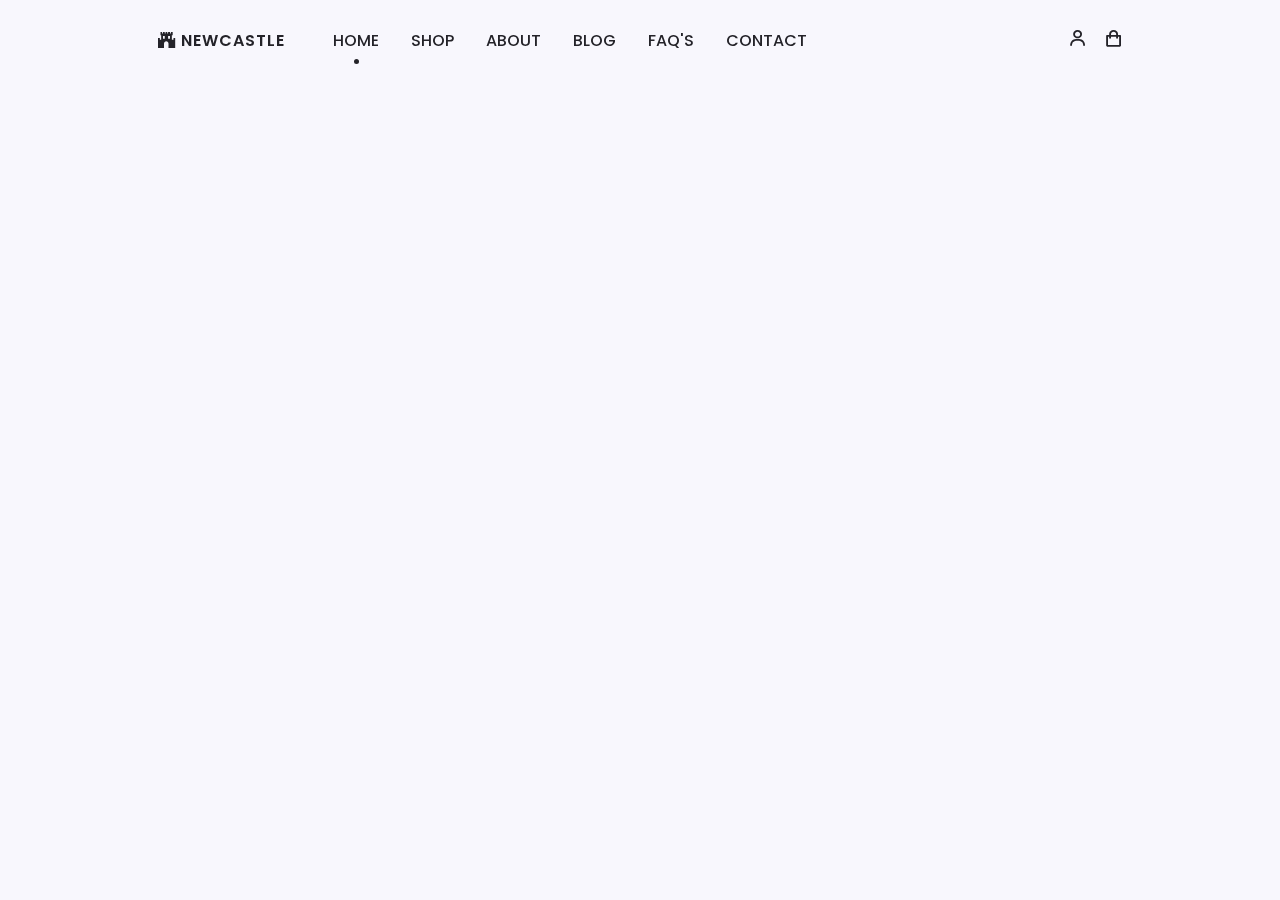
==== index.html @ b9985cc6 "login and cart sidebar" ====
<!DOCTYPE html>
<html lang="en">
  <head>
    <meta charset="UTF-8" />
    <meta http-equiv="X-UA-Compatible" content="IE=edge" />
    <meta name="viewport" content="width=device-width, initial-scale=1.0" />

    <!--=============== BOXICONS ===============-->
    <link
      rel="stylesheet"
      href="https://cdn.jsdelivr.net/npm/boxicons@latest/css/boxicons.min.css"
    />

    <!--=============== SWIPER CSS ===============-->
    <link rel="stylesheet" href="assets/css/swiper-bundle.min.css" />

    <!--=============== CSS ===============-->
    <link rel="stylesheet" href="assets/css/style.css" />
    <link rel="stylesheet" href="assets/css/colors/color-1.css" />

    <title>Newcastle - Fashion Store</title>
  </head>
  <body>
    <!--=============== HEADER ===============-->

    <header class="header" id="header">
      <nav class="nav container">
        <a href="index.html" class="nav__logo">
          <i class="bx bxs-castle nav__logo-icon"></i> NEWCASTLE
        </a>

        <div class="nav__menu" id="nav-menu">
          <ul class="nav__list">
            <li class="nav__item">
              <a href="index.html" class="nav__link active-link">Home</a>
            </li>

            <li class="nav__item">
              <a href="shop.html" class="nav__link">Shop</a>
            </li>

            <li class="nav__item">
              <a href="about.html" class="nav__link">About</a>
            </li>

            <li class="nav__item">
              <a href="blog.html" class="nav__link">Blog</a>
            </li>

            <li class="nav__item">
              <a href="faq.html" class="nav__link">Faq's</a>
            </li>

            <li class="nav__item">
              <a href="contact.html" class="nav__link">Contact</a>
            </li>
          </ul>

          <div class="nav__close" id="nav-close">
            <i class="bx bx-x"></i>
          </div>
        </div>

        <div class="nav__btns">
          <div class="login__toggle" id="login-button">
            <i class="bx bx-user"></i>
          </div>

          <div class="nav__shop" id="cart-shop">
            <i class="bx bx-shopping-bag"></i>
          </div>

          <div class="nav__toggle" id="nav-toggle">
            <i class="bx bx-grid-alt"></i>
          </div>
        </div>
      </nav>
    </header>
    <header class="header" id="header"></header>

    <!--=============== CART ===============-->
    <div class="cart" id="cart">
      <div class="cart" id="cart">
        <i class="bx bx-x cart__close" id="cart-close"></i>

        <h2 class="cart__title-center">My Cart</h2>

        <div class="cart__container">
          <article class="cart__card">
            <div class="cart__box">
              <img src="assets/img/cart-1.png" alt="" class="cart__img" />
            </div>

            <div class="cart__details">
              <h3 class="cart__title">Snow Jacket</h3>
              <span class="cart__price">$25</span>

              <div class="cart__amount">
                <div class="cart__amount-content">
                  <span class="cart__amount-box">
                    <i class="bx bx-minus"></i>
                  </span>

                  <span class="cart__amount-number">1</span>

                  <span class="cart__amount-box">
                    <i class="bx bx-plus"></i>
                  </span>
                </div>

                <i class="bx bx-trash-alt cart__amount-trash"></i>
              </div>
            </div>
          </article>

          <article class="cart__card">
            <div class="cart__box">
              <img src="assets/img/cart-2.png" alt="" class="cart__img" />
            </div>

            <div class="cart__details">
              <h3 class="cart__title">Hoodie</h3>
              <span class="cart__price">$22</span>

              <div class="cart__amount">
                <div class="cart__amount-content">
                  <span class="cart__amount-box">
                    <i class="bx bx-minus"></i>
                  </span>

                  <span class="cart__amount-number">1</span>

                  <span class="cart__amount-box">
                    <i class="bx bx-plus"></i>
                  </span>
                </div>

                <i class="bx bx-trash-alt cart__amount-trash"></i>
              </div>
            </div>
          </article>

          <article class="cart__card">
            <div class="cart__box">
              <img src="assets/img/cart-3.png" alt="" class="cart__img" />
            </div>

            <div class="cart__details">
              <h3 class="cart__title">Cartoon</h3>
              <span class="cart__price">$10</span>

              <div class="cart__amount">
                <div class="cart__amount-content">
                  <span class="cart__amount-box">
                    <i class="bx bx-minus"></i>
                  </span>

                  <span class="cart__amount-number">1</span>

                  <span class="cart__amount-box">
                    <i class="bx bx-plus"></i>
                  </span>
                </div>

                <i class="bx bx-trash-alt cart__amount-trash"></i>
              </div>
            </div>
          </article>
        </div>

        <div class="cart__prices">
          <span class="cart__prices-item">3 item</span>
          <span class="cart__prices-total">$38</span>
        </div>
      </div>
    </div>

    <!--=============== LOGIN ===============-->
    <div class="login" id="login">
      <div class="login" id="login">
        <i class="bx bx-x login__close" id="login-close"></i>

        <h2 class="login__title-center">Login</h2>

        <form action="" class="login__form grid">
          <div class="login__content">
            <label for="" class="login__label">Email</label>
            <input type="email" class="login__input" />
          </div>

          <div class="login__content">
            <label for="" class="login__label">Password</label>
            <input type="password" class="login__input" />
          </div>

          <div>
            <a href="#" class="button">Sign in</a>
          </div>

          <div>
            <p class="signup">
              Not a member? <a href="registration.html">Sign up now</a>
            </p>
          </div>
        </form>
      </div>
    </div>

    <!--=============== MAIN ===============-->
    <main class="main">
      <!--=============== HOME ===============-->
      <section class="home container"></section>

      <!--=============== DISCOUNT ===============-->
      <section class="discount section"></section>

      <!--=============== NEW ARRIVALS ===============-->
      <section class="new section"></section>

      <!--=============== STEPS ===============-->
      <section class="steps section container"></section>

      <!--=============== NEWSLETTER ===============-->
      <section class="newsletter section"></section>
    </main>

    <!--=============== FOOTER ===============-->
    <footer class="footer section"></footer>

    <!--=============== SCROLL UP ===============-->

    <!--=============== STYLE SWITCHER ===============-->

    <!--=============== SWIPER JS ===============-->
    <script src="assets/js/swiper-bundle.min.js"></script>

    <!--=============== JS ===============-->
    <script src="assets/js/main.js"></script>
  </body>
</html>
---- assets/css/style.css ----
/*=============== GOOGLE FONTS ===============*/
@import url("https://fonts.googleapis.com/css2?family=Poppins:wght@400;500;600;900&display=swap");

/*=============== VARIABLES CSS ===============*/
:root {
  --header-height: 3.5rem;

  /*========== Colors ==========*/
  --title-color: hsl(250, 8%, 15%);
  --text-color: hsl(250, 8%, 35%);
  --body-color: hsl(250, 60%, 98%);
  --container-color: #fff;
  --shadow: hsla(0, 0%, 15%, 0.1);
  --scroll-bar-color: hsl(250, 12%, 90%);
  --scroll-thumb-color: hsl(250, 12%, 80%);

  /*========== Font and typography ==========*/
  --body-font: "Poppins", sans-serif;
  --biggest-font-size: 4rem;
  --h1-font-size: 2.25rem;
  --h2-font-size: 1.5rem;
  --h3-font-size: 1.25rem;
  --normal-font-size: 1rem;
  --small-font-size: 0.875rem;
  --smaller-font-size: 0.813rem;

  /*========== Font weight ==========*/
  --font-medium: 500;
  --font-bold: 600;

  /*========== Margenes Bottom ==========*/
  --mb-0-5: 0.5rem;
  --mb-0-75: 0.75rem;
  --mb-1: 1rem;
  --mb-1-5: 1.5rem;
  --mb-2: 2rem;
  --mb-2-5: 2.5rem;
  --mb-3: 3rem;

  /*========== z index ==========*/
  --z-tooltip: 10;
  --z-fixed: 100;
}

/* Responsive typography */
@media screen and (max-width: 992px) {
  :root {
    --biggest-font-size: 2rem;
    --h1-font-size: 1.5rem;
    --h2-font-size: 1.25rem;
    --h3-font-size: 1rem;
    --normal-font-size: 0.938rem;
    --small-font-size: 0.813rem;
    --smaller-font-size: 0.75rem;
  }
}

/*=============== BASE ===============*/
* {
  box-sizing: border-box;
  margin: 0;
  padding: 0;
}

html {
  scroll-behavior: smooth;
}

body,
button,
input {
  font-family: var(--body-font);
  font-size: var(--normal-font-size);
}

body {
  background-color: var(--body-color);
  color: var(--text-color);
}

h1,
h2,
h3,
h4 {
  color: var(--title-color);
  font-weight: var(--font-medium);
}

ul {
  list-style: none;
}

a {
  text-decoration: none;
}

img {
  max-width: 100%;
  height: auto;
}

button {
  cursor: pointer;
}

button,
input {
  border: none;
  outline: none;
}

/*=============== REUSABLE CSS CLASSES ===============*/
.section {
  padding: 7rem 0 2rem;
}

.section__title,
.breadcrumb__title {
  font-size: var(--h1-font-size);
}

.section__title,
.breadcrumb__subtitle {
  margin-bottom: var(--mb-3);
}

.section__title,
.breadcrumb__title,
.breadcrumb__subtitle {
  text-align: center;
}

/*=============== LAYOUT ===============*/
.container {
  max-width: 968px;
  margin-left: auto;
  margin-right: auto;
}

.grid {
  display: grid;
}

/*=============== HEADER SECTION ===============*/
.header {
  width: 100%;
  background: transparent;
  position: fixed;
  top: 0;
  left: 0;
  z-index: var(--z-fixed);
}

/*=============== NAV ===============*/
.nav {
  height: calc(var(--header-height) + 1.5rem);
  display: flex;
  justify-content: space-between;
  align-items: center;
  column-gap: 3rem;
}

.nav__close,
.login__toggle,
.nav__logo,
.nav__toggle,
.nav__shop {
  color: var(--title-color);
}

.nav__logo {
  text-transform: uppercase;
  font-weight: var(--font-bold);
  letter-spacing: 1px;
  display: inline-flex;
  align-items: center;
  column-gap: 0.25rem;
}

.nav__logo-icon {
  font-size: 1.25rem;
}

.nav__btns {
  display: flex;
  align-items: center;
  column-gap: 1rem;
  margin-left: auto;
}

.nav__toggle,
.login__toggle,
.nav__shop {
  font-size: 1.25rem;
  cursor: pointer;
}

.nav__list {
  display: flex;
  align-items: center;
  column-gap: 2rem;
}

.nav__link {
  color: var(--title-color);
  font-weight: var(--font-medium);
  font-size: var(--normal-font-size);
  transition: 0.3s;
  text-transform: uppercase;
}

.nav__link:hover {
  color: var(--first-color);
}

.nav__close {
  font-size: 2rem;
  position: absolute;
  top: 0.9rem;
  right: 1.25rem;
  cursor: pointer;
}

.nav__close,
.nav__toggle {
  display: none;
}

/* Change background header */

/* Active link */

.active-link {
  position: relative;
}

.active-link::before {
  content: "";
  position: absolute;
  bottom: -0.75rem;
  left: 45%;
  width: 5px;
  height: 5px;
  background: var(--title-color);
  border-radius: 50%;
}

/*=============== MAIN ===============*/
/*========== HOME SECTION ==========*/

/* Swiper Class */

/*=============== BUTTONS ===============*/
.button {
  display: inline-block;
  background: var(--first-color);
  color: #fff;
  padding: 1rem 1.75rem;
  border-radius: 0.5rem;
  font-weight: var(--font-medium);
  transition: 0.3s;
}

.button:hover {
  background: var(--first-color-alt);
}

/*========== DISCOUNT SECTION ==========*/

/*========== NEW ARRIVALS SECTION ==========*/

/*========== STEPS SECTION ==========*/

/*========== NEWSLETTER SECTION ==========*/

/*=============== SHOP PAGE ===============*/

/*=============== PAGINATION ===============*/

/*=============== DETAILS PAGE ===============*/

/*=============== ABOUT PAGE ===============*/

/*=============== BLOG PAGE ===============*/

/*=============== FAQ PAGE ===============*/

/*Rotate icon, change color of titles and background*/

/*=============== REGISTRATION PAGE ===============*/

/*=============== CONTACT PAGE ===============*/

/*=============== FOOTER ===============*/

/*=============== SCROLL UP ===============*/

/* Show Scroll Up*/

/*=============== SCROLL BAR ===============*/

/*=============== LOGIN ===============*/

.login {
  position: fixed;
  background-color: var(--body-color);
  z-index: var(--z-fixed);
  width: 420px;
  box-shadow: -2px 0 4px var(--shadow);
  height: 100%;
  top: 0;
  right: -100%;
  padding: 3.5rem 2rem;
  transition: 0.4s;
}

.login__title-center {
  font-size: var(--h2-font-size);
  text-align: center;
  margin-bottom: var(--mb-3);
}

.login__close {
  font-size: 2rem;
  color: var(--title-color);
  position: absolute;
  top: 1.25rem;
  right: 0.9rem;
  cursor: pointer;
}

.login__form {
  row-gap: 1.5rem;
}

.login__content {
  background: var(--container-color);
  border-radius: 0.5rem;
  padding: 0.75rem 1rem 0.25rem;
}

.login__label {
  font-size: var(--small-font-size);
  color: var(--title-color);
}

.login__input {
  width: 100%;
  background: var(--container-color);
  color: var(--text-color);
  font-size: var(--normal-font-size);
  padding: 0.25rem 0.5rem 0.5rem 0;
}

.signup {
  color: var(--title-color);
  font-size: var(--small-font-size);
  font-weight: var(--font-medium);
}

.signup a {
  color: var(--first-color);
}

/* Show login */
.show-login {
  right: 0;
}

/*=============== CART PAGE ===============*/

.cart {
  position: fixed;
  background-color: var(--body-color);
  z-index: var(--z-fixed);
  width: 420px;
  box-shadow: -2px 0 4px var(--shadow);
  height: 100%;
  top: 0;
  right: -100%;
  padding: 3.5rem 2rem;
  transition: 0.4s;
}

.cart__title-center {
  font-size: var(--h2-font-size);
  text-align: center;
  margin-bottom: var(--mb-3);
}

.cart__close {
  font-size: 2rem;
  color: var(--title-color);
  position: absolute;
  top: 1.25rem;
  right: 0.9rem;
  cursor: pointer;
}

.cart__container {
  display: grid;
  row-gap: 1.5rem;
}

.cart__card {
  display: flex;
  align-items: center;
  column-gap: 1rem;
}

.cart__box {
  background-color: var(--container-color);
  padding: 0.75rem 1.25rem;
  display: flex;
  align-items: center;
}

.cart__img {
  width: 85px;
}

.cart__title {
  font-size: var(--normal-font-size);
  margin-bottom: var(--mb-0-5);
}

.cart__price {
  display: block;
  font-size: var(--small-font-size);
  color: var(--first-color);
  margin-bottom: var(--mb-1-5);
}

.cart__amount,
.cart__amount-content {
  display: flex;
  align-items: center;
}

.cart__amount {
  column-gap: 3rem;
}

.cart__amount-content {
  column-gap: 1rem;
}

.cart__amount-box {
  display: inline-flex;
  padding: 0.25rem;
  background: var(--container-color);
  cursor: pointer;
}

.cart__amount-trash {
  font-size: 1.15rem;
  color: var(--first-color);
  cursor: pointer;
}

.cart__prices {
  margin-top: 6rem;
  display: flex;
  align-items: center;
  justify-content: space-between;
}

.cart__prices-item,
.cart__prices-total {
  color: var(--title-color);
}

.cart__prices-item {
  font-size: var(--small-font-size);
}

.cart__prices-total {
  font-size: var(--h3-font-size);
  font-weight: var(--font-medium);
}

/* Show cart */
.show-cart {
  right: 0;
}

/*=============== LIGHTBOX ===============*/

/* lightbox open */

/* lightbox open animation */

/*=============== STYLE SWITCHER ===============*/

/* Style switcher open */

/* Active theme color */

/*=============== BREAKPOINTS ===============*/
/* For large devices */
@media screen and (max-width: 1200px) {
}

@media screen and (max-width: 992px) {
}

/* For medium devices */
@media screen and (max-width: 767px) {
}

@media screen and (max-width: 576px) {
}

/* For small devices */
@media screen and (max-width: 320px) {
}
---- assets/css/colors/color-1.css ----
:root
{
    --hue: 0;
    --first-color: hsl(var(--hue), 88%, 61%);
    --first-color-alt: hsl(var(--hue), 88%, 58%)
}
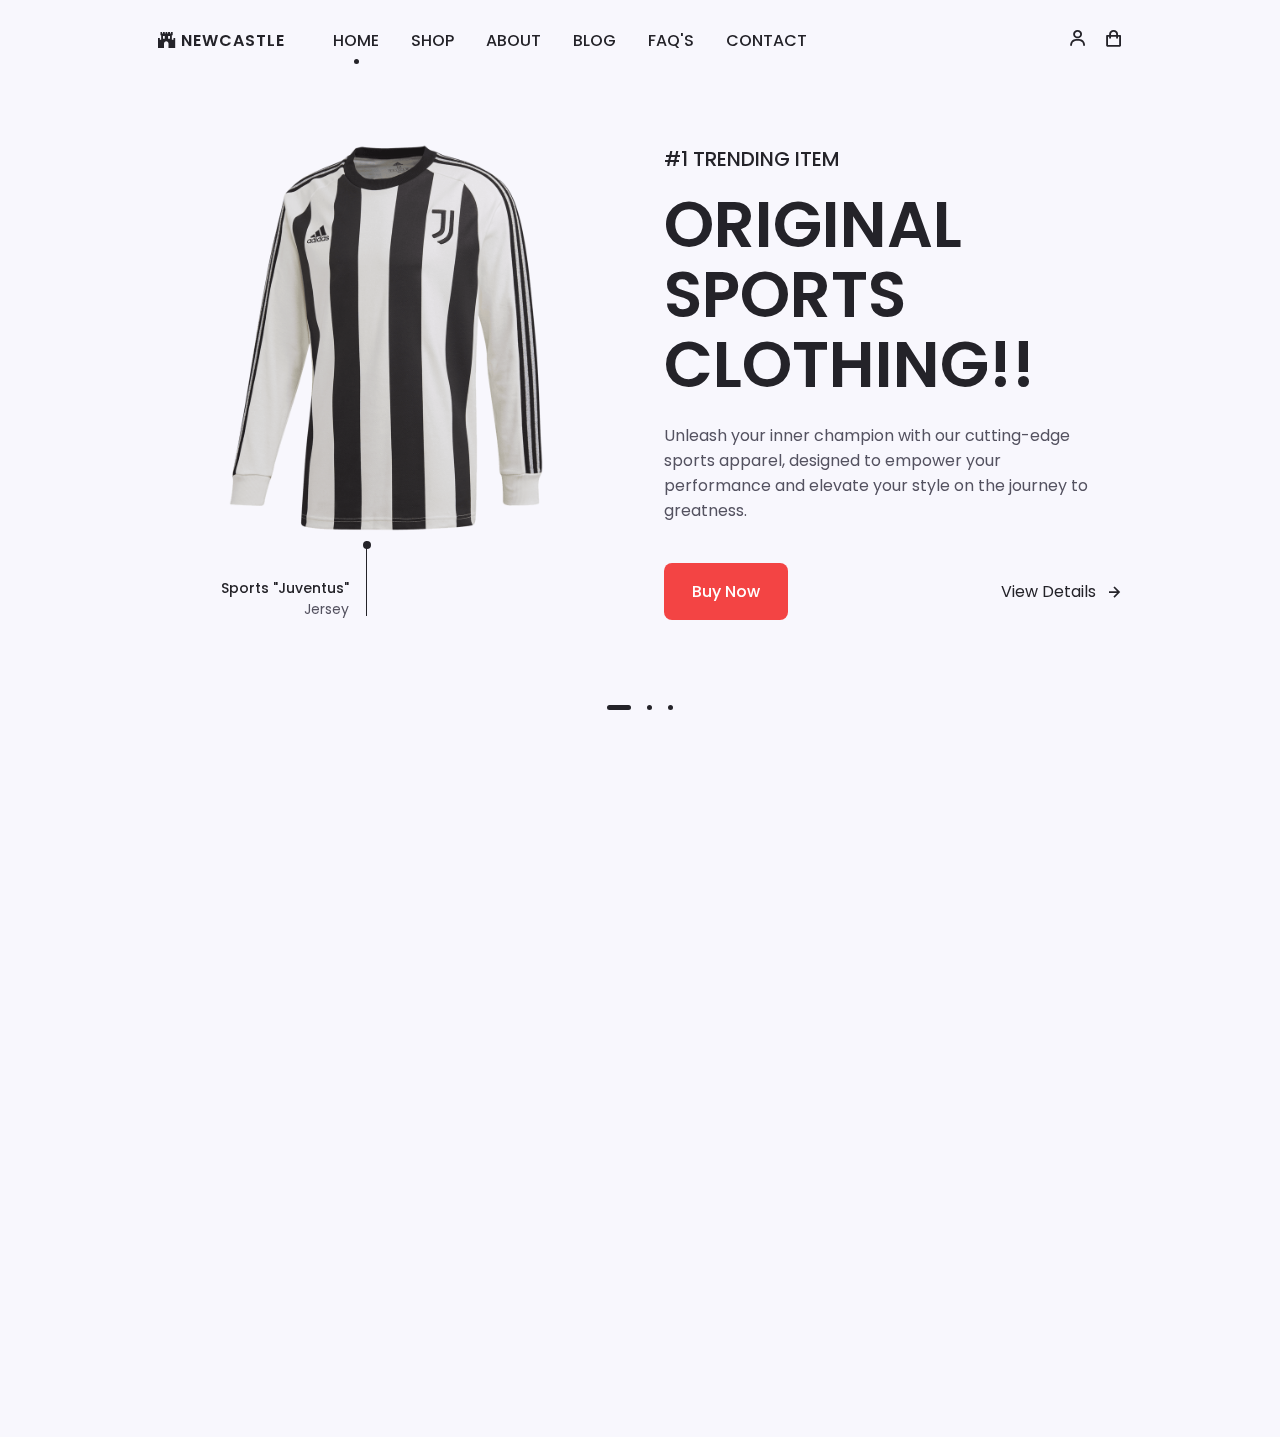
==== commit d1803475: "header" ====
--- a/index.html
+++ b/index.html
@@ -209,7 +209,123 @@
     <!--=============== MAIN ===============-->
     <main class="main">
       <!--=============== HOME ===============-->
-      <section class="home container"></section>
+      <section class="home container">
+        <div class="swiper home-swiper">
+          <div class="swiper-wrapper">
+            <!-- HOME SWIPER 1-->
+            <section class="swiper-slide">
+              <div class="home__content grid">
+                <div class="home__group">
+                  <img src="assets/img/slide-2.png" alt="" class="home__img" />
+                  <div class="home__indicator"></div>
+
+                  <div class="home__details-img">
+                    <h4 class="home__details-title">Sports "Juventus"</h4>
+                    <span class="home__details-subtitle">Jersey</span>
+                  </div>
+                </div>
+
+                <div class="home__data">
+                  <h3 class="home__subtitle">#1 TRENDING ITEM</h3>
+                  <h1 class="home__title">
+                    ORIGINAL <br />
+                    SPORTS <br />
+                    CLOTHING!!
+                  </h1>
+                  <p class="home__description">
+                    Unleash your inner champion with our cutting-edge sports
+                    apparel, designed to empower your performance and elevate
+                    your style on the journey to greatness.
+                  </p>
+
+                  <div class="home__buttons">
+                    <a href="details.html" class="button">Buy Now</a>
+                    <a href="details.html" class="button--link button--flex"
+                      >View Details
+                      <i class="bx bx-right-arrow-alt button__icon"></i
+                    ></a>
+                  </div>
+                </div>
+              </div>
+            </section>
+
+            <!-- HOME SWIPER 2-->
+            <section class="swiper-slide">
+              <div class="home__content grid">
+                <div class="home__group">
+                  <img src="assets/img/slide-3.png" alt="" class="home__img" />
+                  <div class="home__indicator"></div>
+
+                  <div class="home__details-img">
+                    <h4 class="home__details-title">Sport "Arsenal"</h4>
+                    <span class="home__details-subtitle">Jersey</span>
+                  </div>
+                </div>
+
+                <div class="home__data">
+                  <h3 class="home__subtitle">#2 TRENDING ITEM</h3>
+                  <h1 class="home__title">
+                    JERSEYS <br />
+                    FROM ALL <br />
+                    TEAMS
+                  </h1>
+                  <p class="home__description">
+                    We provide a wide range of different jerseys, both home and
+                    away from your favorite teams all around the world.
+                  </p>
+
+                  <div class="home__buttons">
+                    <a href="details.html" class="button">Buy Now</a>
+                    <a href="details.html" class="button--link button--flex"
+                      >View Details
+                      <i class="bx bx-right-arrow-alt button__icon"></i
+                    ></a>
+                  </div>
+                </div>
+              </div>
+            </section>
+
+            <!-- HOME SWIPER 3-->
+            <section class="swiper-slide">
+              <div class="home__content grid">
+                <div class="home__group">
+                  <img src="assets/img/slide-1.png" alt="" class="home__img" />
+                  <div class="home__indicator"></div>
+
+                  <div class="home__details-img">
+                    <h4 class="home__details-title">Sports "Barcelona"</h4>
+                    <span class="home__details-subtitle">Jersey</span>
+                  </div>
+                </div>
+
+                <div class="home__data">
+                  <h3 class="home__subtitle">#3 TRENDING ITEM</h3>
+                  <h1 class="home__title">
+                    SALE 50% <br />
+                    OFF THIS <br />
+                    WINTER
+                  </h1>
+                  <p class="home__description">
+                    Heads up!! Soon we will be having a special sale for all you
+                    football fans around the world. Get 50% off on all clothing
+                    this coming December.
+                  </p>
+
+                  <div class="home__buttons">
+                    <a href="details.html" class="button">Buy Now</a>
+                    <a href="details.html" class="button--link button--flex"
+                      >View Details
+                      <i class="bx bx-right-arrow-alt button__icon"></i
+                    ></a>
+                  </div>
+                </div>
+              </div>
+            </section>
+          </div>
+
+          <div class="swiper-pagination"></div>
+        </div>
+      </section>
 
       <!--=============== DISCOUNT ===============-->
       <section class="discount section"></section>
--- a/assets/css/style.css
+++ b/assets/css/style.css
@@ -227,6 +227,10 @@
 }
 
 /* Change background header */
+.scroll-header {
+  background-color: var(--body-color);
+  box-shadow: 0 1px 4px var(--shadow);
+}
 
 /* Active link */
 
@@ -247,8 +251,104 @@
 
 /*=============== MAIN ===============*/
 /*========== HOME SECTION ==========*/
+.home__content {
+  padding: 9rem 0 2rem;
+  grid-template-columns: repeat(2, 1fr);
+  column-gap: 3rem;
+}
+
+.home__group {
+  display: grid;
+  position: relative;
+  padding-top: 2rem;
+}
+
+.home__img {
+  height: 420px;
+  transform: translateY(-3rem);
+  justify-self: center;
+}
+
+.home__indicator {
+  width: 8px;
+  height: 8px;
+  background: var(--title-color);
+  border-radius: 50%;
+  position: absolute;
+  bottom: 15%;
+  left: 45%;
+}
+
+.home__indicator::after {
+  content: "";
+  position: absolute;
+  width: 1px;
+  height: 75px;
+  background: var(--title-color);
+  top: 0;
+  right: 45%;
+}
+
+.home__details-img {
+  position: absolute;
+  bottom: 0;
+  right: 58%;
+}
+
+.home__details-title,
+.home__details-subtitle {
+  display: block;
+  font-size: var(--small-font-size);
+
+  text-align: right;
+}
+
+.home__subtitle {
+  font-size: var(--h3-font-size);
+  text-transform: uppercase;
+  margin-bottom: var(--mb-1);
+}
+
+.home__title {
+  font-size: var(--biggest-font-size);
+  font-weight: var(--font-bold);
+  line-height: 109%;
+  margin-bottom: var(--mb-1-5);
+}
+
+.home__description {
+  margin-bottom: var(--mb-2-5);
+  padding-right: 2rem;
+}
+
+.home__buttons {
+  display: flex;
+  justify-content: space-between;
+}
 
 /* Swiper Class */
+.swiper-pagination {
+  position: initial;
+  margin-top: var(--mb-2-5);
+}
+
+.swiper-pagination-bullet {
+  width: 5px;
+  height: 5px;
+  background: var(--title-color);
+  opacity: 1;
+}
+
+.swiper-pagination-horizontal.swiper-pagination-bullets
+  .swiper-pagination-bullet {
+  margin: 0 0.5rem;
+}
+
+.swiper-pagination-bullet-active {
+  width: 1.5rem;
+  height: 5px;
+  border-radius: 0.5rem;
+}
 
 /*=============== BUTTONS ===============*/
 .button {
@@ -263,6 +363,20 @@
 
 .button:hover {
   background: var(--first-color-alt);
+}
+
+.button__icon {
+  font-size: 1.25rem;
+}
+
+.button--link {
+  color: var(--title-color);
+}
+
+.button--flex {
+  display: inline-flex;
+  align-items: center;
+  column-gap: 0.5rem;
 }
 
 /*========== DISCOUNT SECTION ==========*/
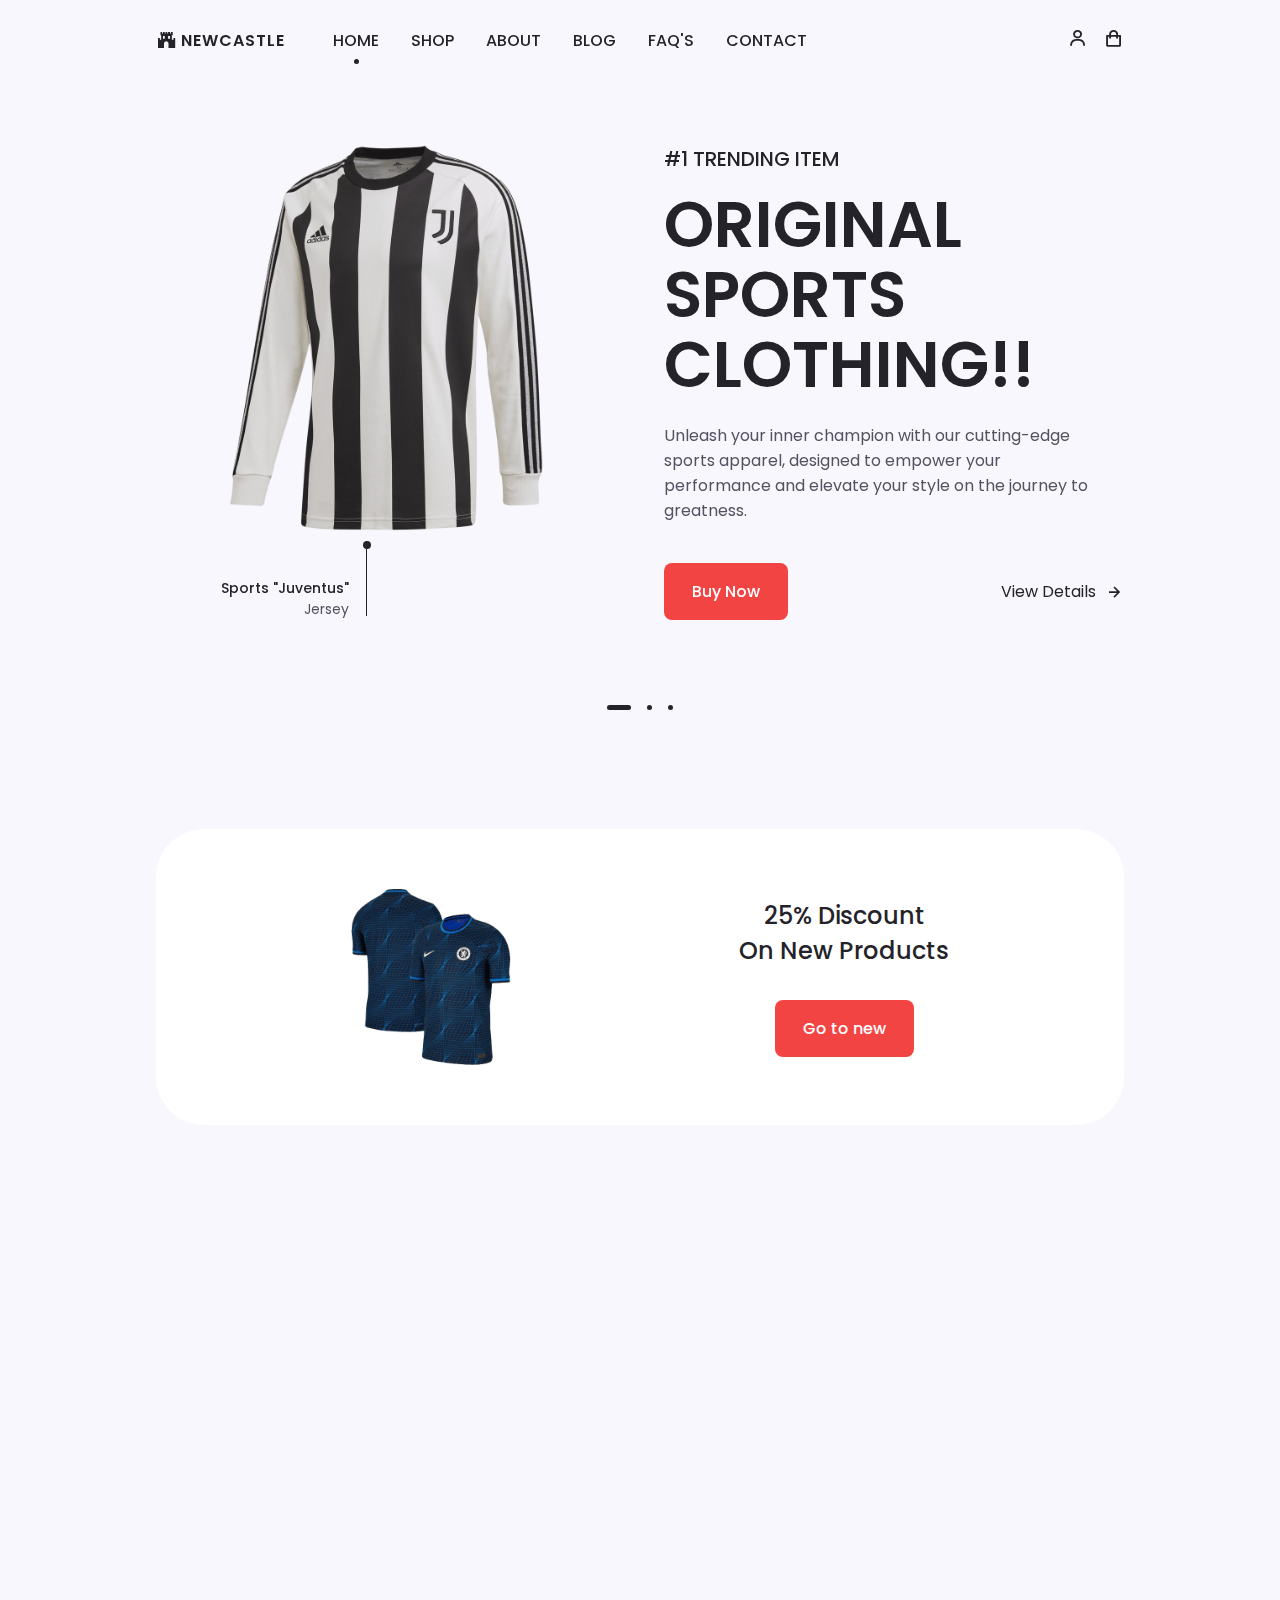
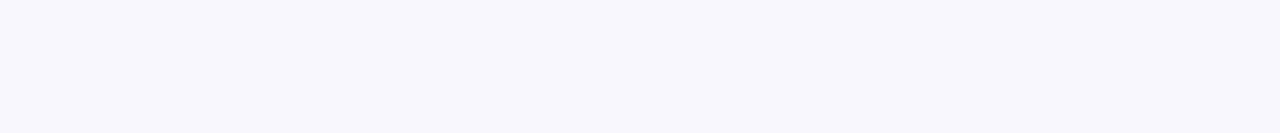
==== commit 3fdcfe71: "discount section" ====
--- a/index.html
+++ b/index.html
@@ -328,7 +328,19 @@
       </section>
 
       <!--=============== DISCOUNT ===============-->
-      <section class="discount section"></section>
+      <section class="discount section">
+        <div class="discount__container container grid">
+          <img src="assets/img/discount.png" alt="" class="discount__img" />
+
+          <div class="discount__data">
+            <h2 class="discount__title">
+              25% Discount <br />
+              On New Products
+            </h2>
+            <a href="#" class="button">Go to new</a>
+          </div>
+        </div>
+      </section>
 
       <!--=============== NEW ARRIVALS ===============-->
       <section class="new section"></section>
--- a/assets/css/style.css
+++ b/assets/css/style.css
@@ -380,6 +380,29 @@
 }
 
 /*========== DISCOUNT SECTION ==========*/
+.discount__container {
+  grid-template-columns: repeat(2, max-content);
+  justify-content: center;
+  align-items: center;
+  column-gap: 7rem;
+  background-color: var(--container-color);
+  padding: 3rem 0;
+  border-radius: 3rem;
+}
+
+.discount__img {
+  width: 200px;
+}
+
+.discount__data {
+  padding-left: 6rem;
+  text-align: center;
+}
+
+.discount__title {
+  font-size: var(--h2-font-size);
+  margin-bottom: var(--mb-2);
+}
 
 /*========== NEW ARRIVALS SECTION ==========*/
 
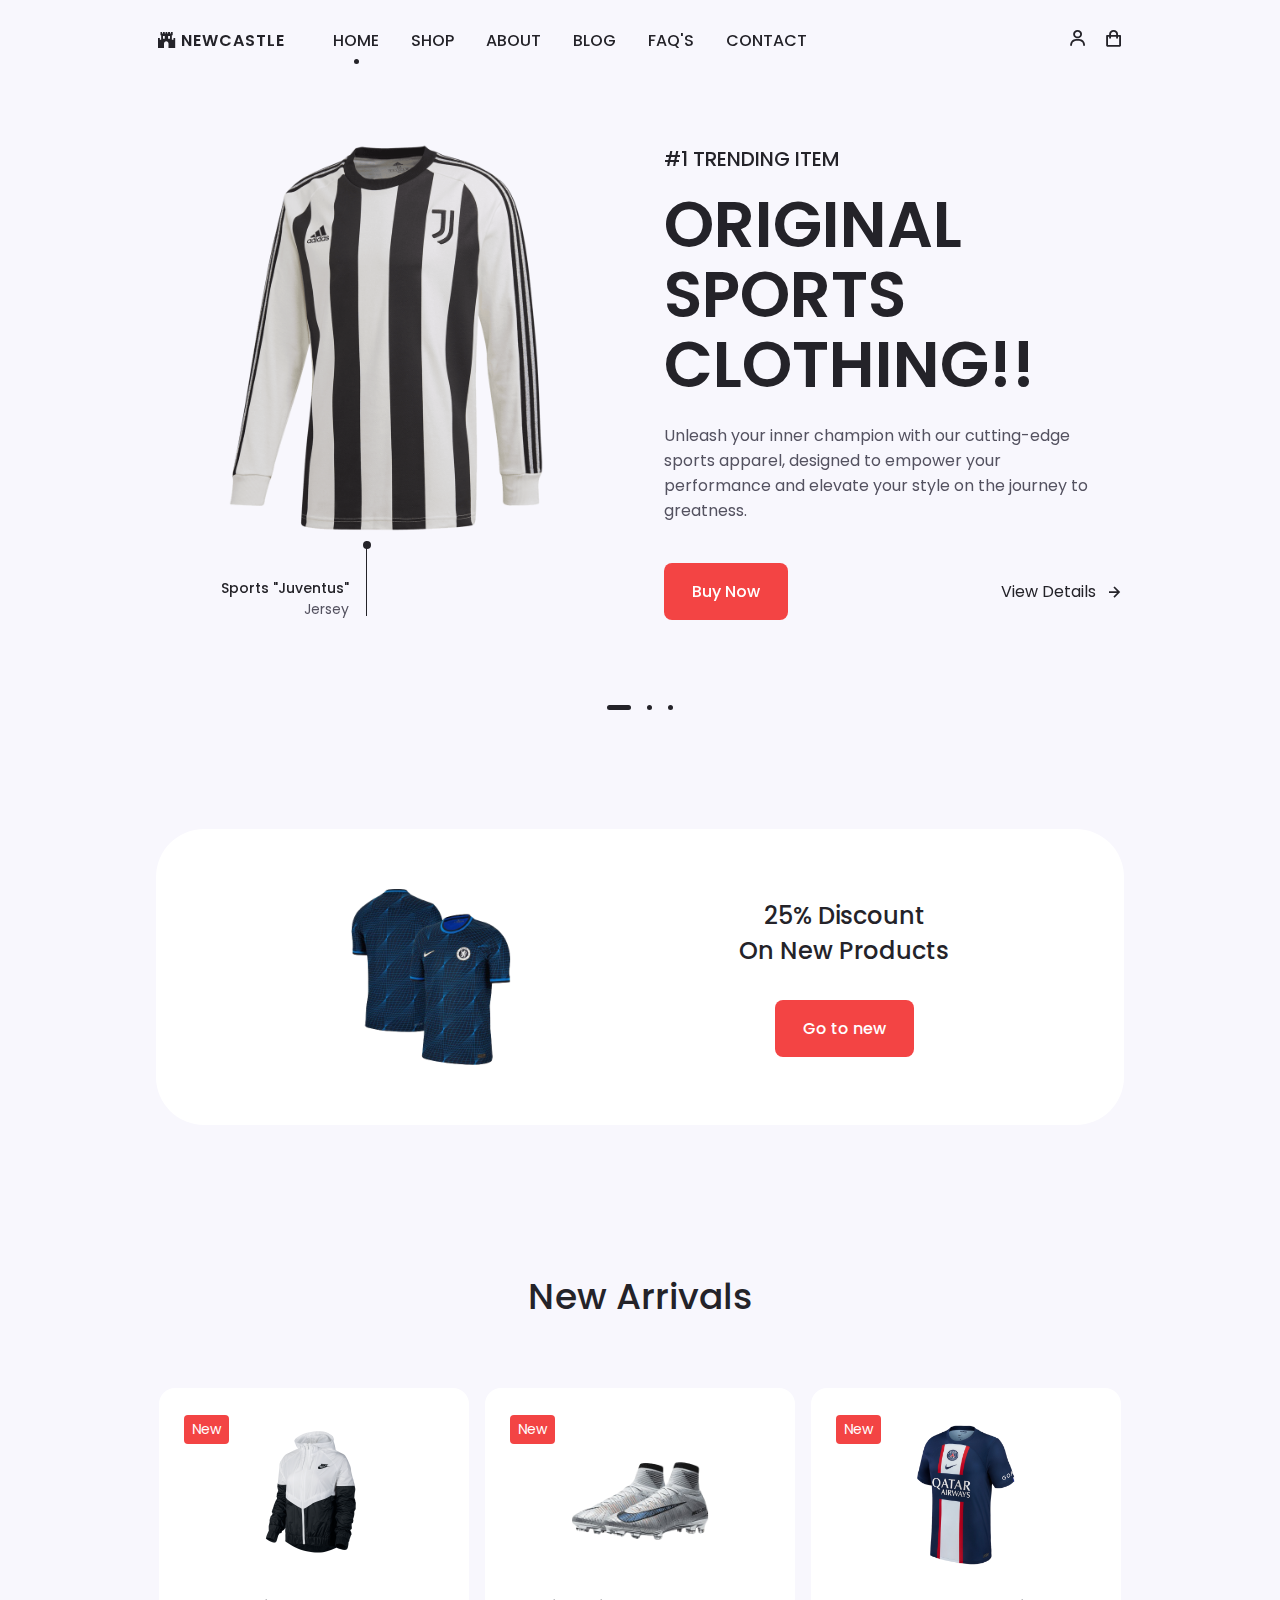
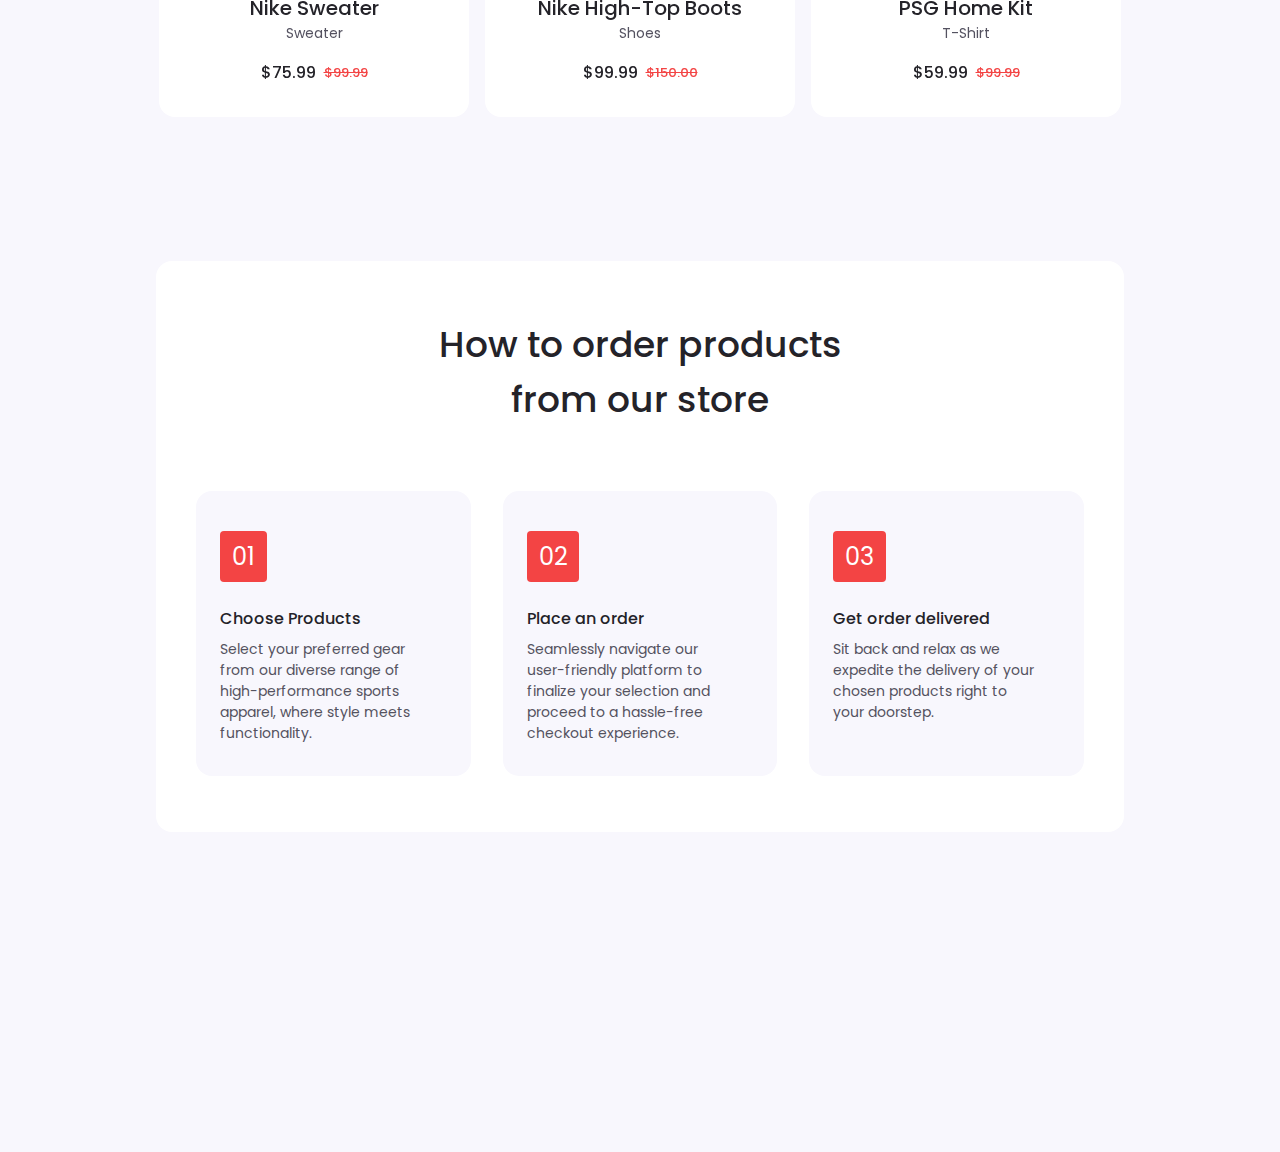
==== commit d0a21c9c: "new arrivals and steps section" ====
--- a/index.html
+++ b/index.html
@@ -343,10 +343,153 @@
       </section>
 
       <!--=============== NEW ARRIVALS ===============-->
-      <section class="new section"></section>
+      <section class="new section">
+        <h2 class="section__title">New Arrivals</h2>
+
+        <div class="new__container container">
+          <div class="swiper new-swiper">
+            <div class="swiper-wrapper">
+              <!--NEW CONTENT 1-->
+              <div class="new__content swiper-slide">
+                <div class="new__tag">New</div>
+                <img src="assets/img/new-1.png" alt="" class="new__img" />
+                <h3 class="new__title">Nike High-Top Boots</h3>
+                <span class="new__subtitle">Shoes</span>
+
+                <div class="new__prices">
+                  <span class="new__price">$99.99</span>
+                  <span class="new__discount">$150.00</span>
+                </div>
+
+                <a href="details.html" class="button new__button">
+                  <i class="bx bx-cart-alt new__icon"></i>
+                </a>
+              </div>
+              <!--NEW CONTENT 2-->
+              <div class="new__content swiper-slide">
+                <div class="new__tag">New</div>
+                <img src="assets/img/new-2.png" alt="" class="new__img" />
+                <h3 class="new__title">PSG Home Kit</h3>
+                <span class="new__subtitle">T-Shirt</span>
+
+                <div class="new__prices">
+                  <span class="new__price">$59.99</span>
+                  <span class="new__discount">$99.99</span>
+                </div>
+
+                <a href="details.html" class="button new__button">
+                  <i class="bx bx-cart-alt new__icon"></i>
+                </a>
+              </div>
+              <!--NEW CONTENT 3-->
+              <div class="new__content swiper-slide">
+                <div class="new__tag">New</div>
+                <img src="assets/img/new-3.png" alt="" class="new__img" />
+                <h3 class="new__title">Inter Home Jersey</h3>
+                <span class="new__subtitle">T-Shirt</span>
+
+                <div class="new__prices">
+                  <span class="new__price">$49.99</span>
+                  <span class="new__discount">$89.99</span>
+                </div>
+
+                <a href="details.html" class="button new__button">
+                  <i class="bx bx-cart-alt new__icon"></i>
+                </a>
+              </div>
+              <!--NEW CONTENT 4-->
+              <div class="new__content swiper-slide">
+                <div class="new__tag">New</div>
+                <img src="assets/img/new-4.png" alt="" class="new__img" />
+                <h3 class="new__title">Bayern Home Jersey</h3>
+                <span class="new__subtitle">T-Shirt</span>
+
+                <div class="new__prices">
+                  <span class="new__price">$89.99</span>
+                  <span class="new__discount">$120.00</span>
+                </div>
+
+                <a href="details.html" class="button new__button">
+                  <i class="bx bx-cart-alt new__icon"></i>
+                </a>
+              </div>
+              <!--NEW CONTENT 5-->
+              <div class="new__content swiper-slide">
+                <div class="new__tag">New</div>
+                <img src="assets/img/new-5.png" alt="" class="new__img" />
+                <h3 class="new__title">Nike Socks</h3>
+                <span class="new__subtitle">Accessory</span>
+
+                <div class="new__prices">
+                  <span class="new__price">$19.99</span>
+                  <span class="new__discount">$29.99</span>
+                </div>
+
+                <a href="details.html" class="button new__button">
+                  <i class="bx bx-cart-alt new__icon"></i>
+                </a>
+              </div>
+              <!--NEW CONTENT 6-->
+              <div class="new__content swiper-slide">
+                <div class="new__tag">New</div>
+                <img src="assets/img/new-6.png" alt="" class="new__img" />
+                <h3 class="new__title">Nike Sweater</h3>
+                <span class="new__subtitle">Sweater</span>
+
+                <div class="new__prices">
+                  <span class="new__price">$75.99</span>
+                  <span class="new__discount">$99.99</span>
+                </div>
+
+                <a href="details.html" class="button new__button">
+                  <i class="bx bx-cart-alt new__icon"></i>
+                </a>
+              </div>
+            </div>
+          </div>
+        </div>
+      </section>
 
       <!--=============== STEPS ===============-->
-      <section class="steps section container"></section>
+      <section class="steps section container">
+        <div class="steps__bg">
+          <h2 class="section__title">
+            How to order products <br />
+            from our store
+          </h2>
+
+          <div class="steps__container grid">
+            <!-- STEP CARD 1 -->
+            <div class="steps__card">
+              <div class="steps__card-number">01</div>
+              <h3 class="steps__card-title">Choose Products</h3>
+              <p class="steps__card-description">
+                Select your preferred gear from our diverse range of
+                high-performance sports apparel, where style meets
+                functionality.
+              </p>
+            </div>
+            <!-- STEP CARD 2 -->
+            <div class="steps__card">
+              <div class="steps__card-number">02</div>
+              <h3 class="steps__card-title">Place an order</h3>
+              <p class="steps__card-description">
+                Seamlessly navigate our user-friendly platform to finalize your
+                selection and proceed to a hassle-free checkout experience.
+              </p>
+            </div>
+            <!-- STEP CARD 3 -->
+            <div class="steps__card">
+              <div class="steps__card-number">03</div>
+              <h3 class="steps__card-title">Get order delivered</h3>
+              <p class="steps__card-description">
+                Sit back and relax as we expedite the delivery of your chosen
+                products right to your doorstep.
+              </p>
+            </div>
+          </div>
+        </div>
+      </section>
 
       <!--=============== NEWSLETTER ===============-->
       <section class="newsletter section"></section>
--- a/assets/css/style.css
+++ b/assets/css/style.css
@@ -406,7 +406,129 @@
 
 /*========== NEW ARRIVALS SECTION ==========*/
 
+.new__container {
+  padding-top: 1rem;
+}
+
+.new__img {
+  width: 150px;
+  margin-bottom: var(--mb-1);
+  transition: 0.3s;
+}
+
+.new__content {
+  position: relative;
+  background-color: var(--container-color);
+  width: 310px;
+  padding: 2rem 0;
+  border-radius: 1rem;
+  text-align: center;
+  overflow: hidden;
+}
+
+.new__tag {
+  position: absolute;
+  top: 8%;
+  left: 8%;
+  background-color: var(--first-color);
+  color: #fff;
+  font-size: var(--small-font-size);
+  padding: 0.25rem 0.5rem;
+  border-radius: 0.25rem;
+}
+
+.new__title {
+  font-size: var(--h3-font-size);
+  font-weight: var(--font-medium);
+}
+
+.new__subtitle {
+  display: block;
+  font-size: var(--small-font-size);
+  margin-bottom: var(--mb-1);
+}
+
+.new__prices {
+  display: inline-flex;
+  align-items: center;
+  column-gap: 0.5rem;
+}
+
+.new__price {
+  font-weight: var(--font-medium);
+  color: var(--title-color);
+}
+
+.new__discount {
+  color: var(--first-color);
+  font-size: var(--smaller-font-size);
+  text-decoration: line-through;
+  font-weight: var(--font-medium);
+}
+
+.new__button {
+  display: inline-flex;
+  padding: 0.5rem;
+  border-radius: 0.25rem 0.25rem 0.75rem 0.25rem;
+  position: absolute;
+  bottom: 0;
+  right: -3rem;
+}
+
+.new__icon {
+  font-size: 1.25rem;
+}
+
+.new__content:hover .new__img {
+  transform: translateY(-0.5rem);
+}
+
+.new__content:hover .new__button {
+  right: 0;
+}
+
 /*========== STEPS SECTION ==========*/
+.steps__bg {
+  background-color: var(--container-color);
+  padding: 3.5rem 2.5rem;
+  border-radius: 1rem;
+}
+
+.steps__container {
+  grid-template-columns: repeat(3, 1fr);
+  column-gap: 2rem;
+  padding-top: 1rem;
+}
+
+.steps__card {
+  background-color: var(--body-color);
+  padding: 2.5rem 3rem 2rem 1.5rem;
+  border-radius: 1rem;
+}
+
+.steps__card-number {
+  display: inline-block;
+  background-color: var(--first-color);
+  color: #fff;
+  padding: 0.5rem 0.75rem;
+  border-radius: 0.25rem;
+  font-size: var(--h2-font-size);
+  margin-bottom: var(--mb-1-5);
+  transition: 0.3s;
+}
+
+.steps__card-title {
+  font-size: var(--normal-font-size);
+  margin-bottom: var(--mb-0-5);
+}
+
+.steps__card-description {
+  font-size: var(--small-font-size);
+}
+
+.steps__card:hover .steps__card-number {
+  transform: translateY(-0.25rem);
+}
 
 /*========== NEWSLETTER SECTION ==========*/
 
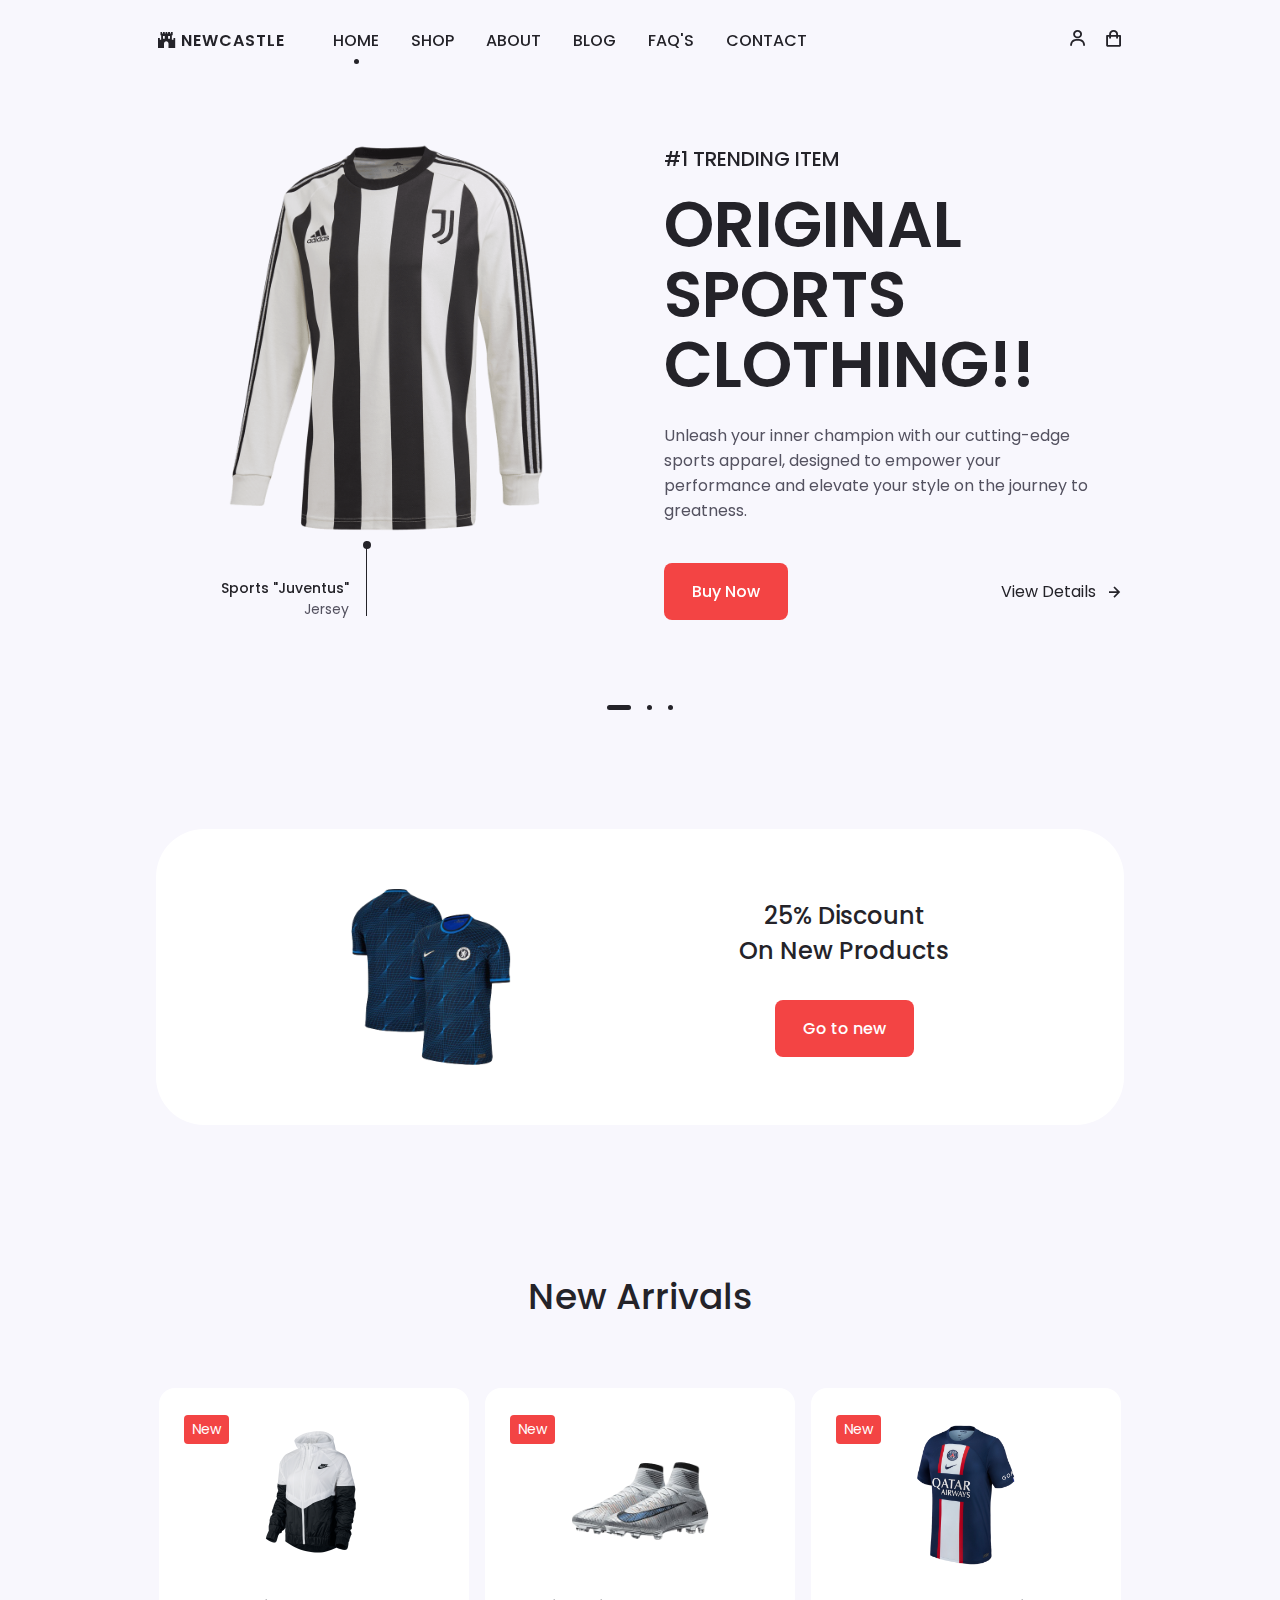
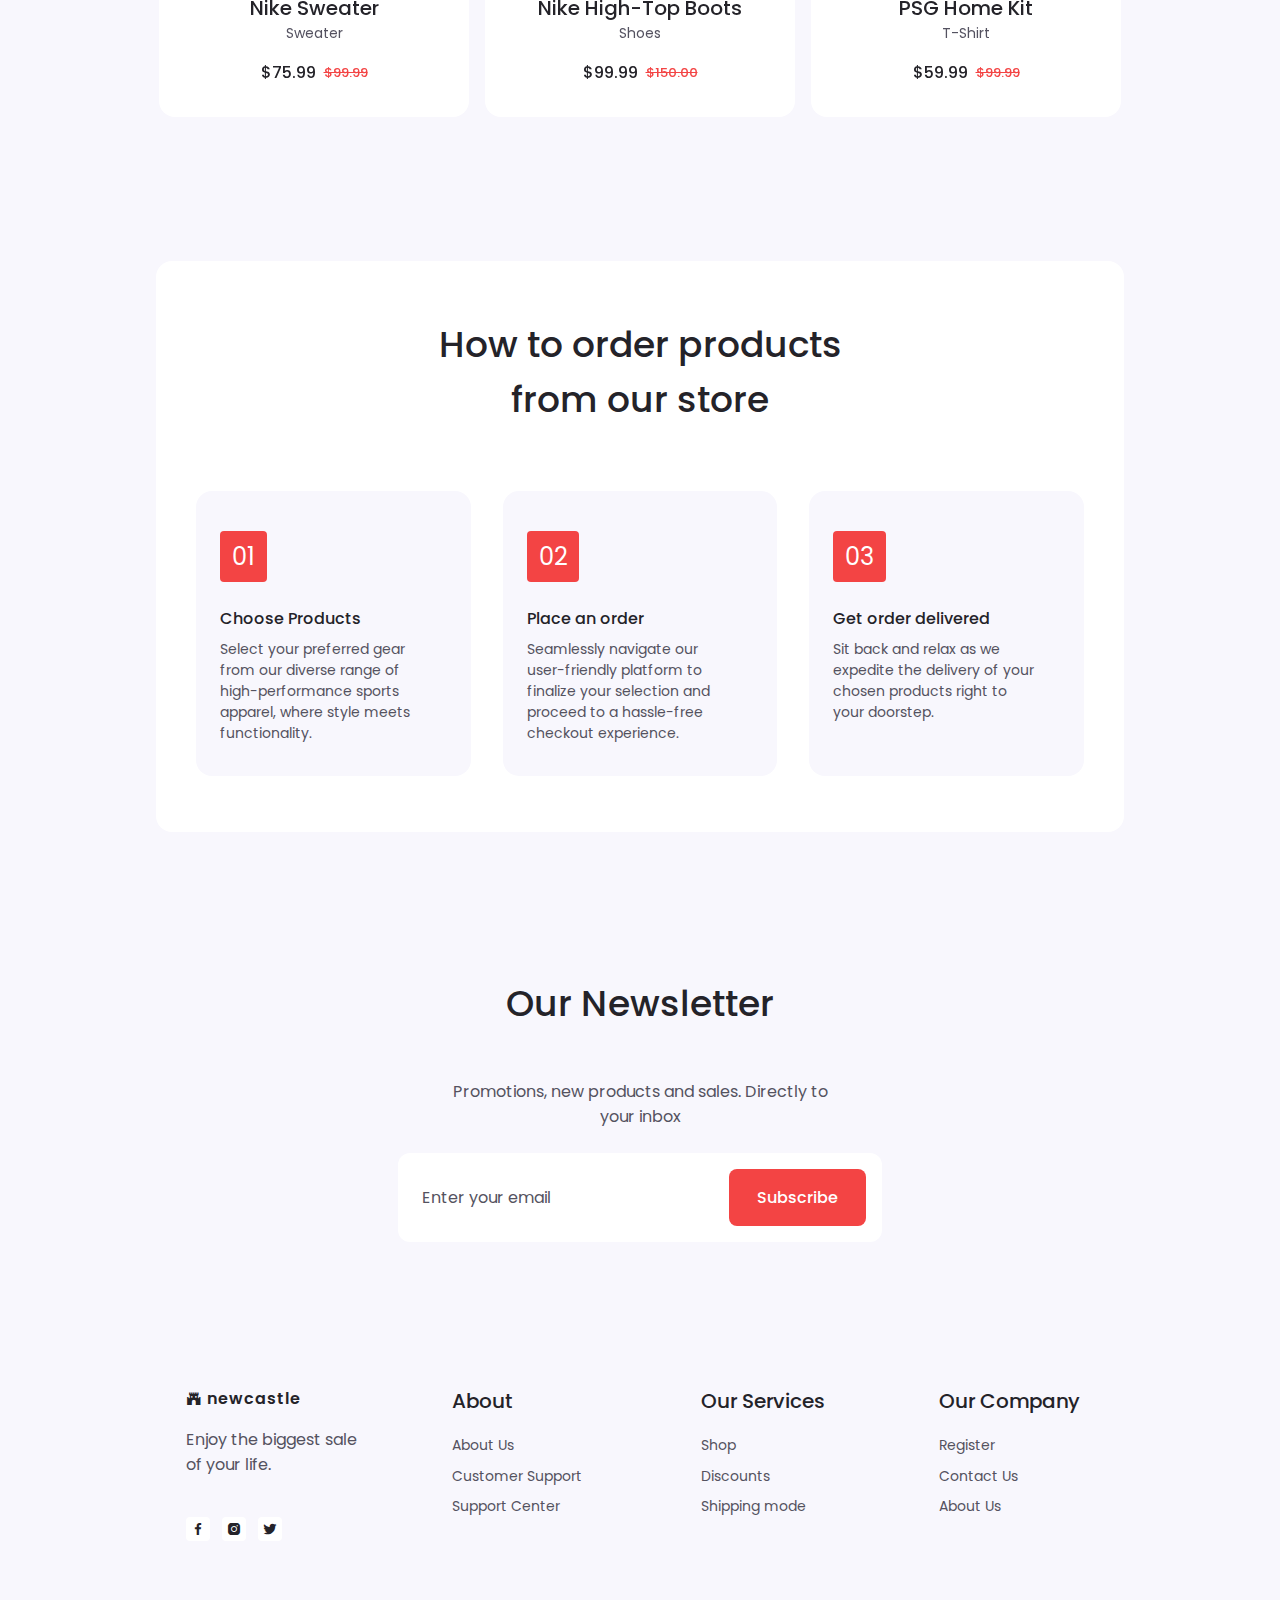
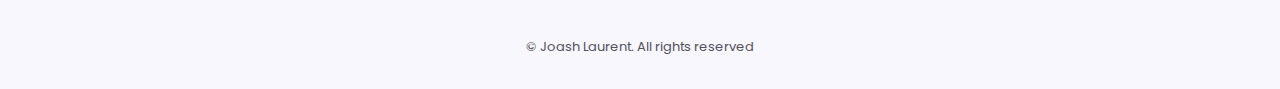
==== commit ed9a6ba8: "footer" ====
--- a/index.html
+++ b/index.html
@@ -492,11 +492,87 @@
       </section>
 
       <!--=============== NEWSLETTER ===============-->
-      <section class="newsletter section"></section>
+      <section class="newsletter section">
+        <div class="newsletter__container container">
+          <h2 class="section__title">Our Newsletter</h2>
+          <p class="newsletter__description">
+            Promotions, new products and sales. Directly to your inbox
+          </p>
+
+          <form action="" class="newsletter__form">
+            <input
+              type="text"
+              placeholder="Enter your email"
+              class="newsletter__input"
+            />
+            <button class="button">Subscribe</button>
+          </form>
+        </div>
+      </section>
     </main>
 
     <!--=============== FOOTER ===============-->
-    <footer class="footer section"></footer>
+    <footer class="footer section">
+      <div class="footer__container container grid">
+        <!-- FOOTER CONTENT 1 -->
+        <div class="footer__content">
+          <a href="#" class="footer__logo">
+            <i class="bx bxs-castle footer__logo-icon"></i> Newcastle
+          </a>
+
+          <p class="footer__description">
+            Enjoy the biggest sale <br />
+            of your life.
+          </p>
+
+          <div class="footer__social">
+            <a href="#" class="footer__social-link"
+              ><i class="bx bxl-facebook"></i
+            ></a>
+            <a href="#" class="footer__social-link"
+              ><i class="bx bxl-instagram-alt"></i
+            ></a>
+            <a href="#" class="footer__social-link"
+              ><i class="bx bxl-twitter"></i
+            ></a>
+          </div>
+        </div>
+        <!-- FOOTER CONTENT 2 -->
+        <div class="footer__content">
+          <h3 class="footer__title">About</h3>
+
+          <ul class="footer__links">
+            <li><a href="#" class="footer__link">About Us</a></li>
+            <li><a href="#" class="footer__link">Customer Support</a></li>
+            <li><a href="#" class="footer__link">Support Center</a></li>
+          </ul>
+        </div>
+        <!-- FOOTER CONTENT 3 -->
+        <div class="footer__content">
+          <h3 class="footer__title">Our Services</h3>
+
+          <ul class="footer__links">
+            <li><a href="#" class="footer__link">Shop</a></li>
+            <li><a href="#" class="footer__link">Discounts</a></li>
+            <li><a href="#" class="footer__link">Shipping mode</a></li>
+          </ul>
+        </div>
+        <!-- FOOTER CONTENT 4 -->
+        <div class="footer__content">
+          <h3 class="footer__title">Our Company</h3>
+
+          <ul class="footer__links">
+            <li><a href="#" class="footer__link">Register</a></li>
+            <li><a href="#" class="footer__link">Contact Us</a></li>
+            <li><a href="#" class="footer__link">About Us</a></li>
+          </ul>
+        </div>
+      </div>
+
+      <span class="footer__copy"
+        >&#169; Joash Laurent. All rights reserved</span
+      >
+    </footer>
 
     <!--=============== SCROLL UP ===============-->
 
--- a/assets/css/style.css
+++ b/assets/css/style.css
@@ -531,6 +531,36 @@
 }
 
 /*========== NEWSLETTER SECTION ==========*/
+.newsletter__container {
+  display: grid;
+  grid-template-columns: 0.5fr;
+  justify-content: center;
+}
+
+.newsletter__description {
+  padding: 0 3rem;
+  text-align: center;
+  margin-bottom: var(--mb-1-5);
+}
+
+.newsletter__form {
+  background-color: var(--container-color);
+  padding: 1rem;
+  display: flex;
+  justify-content: space-between;
+  border-radius: 0.75rem;
+}
+
+.newsletter__input {
+  width: 70%;
+  padding: 0 0.5rem;
+  background: none;
+  color: var(--title-color);
+}
+
+.newsletter__input::placeholder {
+  color: var(--text-color);
+}
 
 /*=============== SHOP PAGE ===============*/
 
@@ -551,6 +581,81 @@
 /*=============== CONTACT PAGE ===============*/
 
 /*=============== FOOTER ===============*/
+.footer {
+  position: relative;
+  overflow: hidden;
+}
+
+.footer__container {
+  grid-template-columns: repeat(4, 1fr);
+  justify-items: center;
+  column-gap: 1rem;
+}
+
+.footer__logo {
+  color: var(--title-color);
+  text-transform: lowercase;
+  font-weight: var(--font-bold);
+  letter-spacing: 1px;
+  display: inline-flex;
+  align-items: center;
+  column-gap: 0.25rem;
+  margin-bottom: var(--mb-1);
+}
+
+.footer__logo-icon {
+  font-size: 1rem;
+}
+
+.footer__description {
+  margin-bottom: var(--mb-2-5);
+}
+
+.footer__social {
+  display: flex;
+  column-gap: 0.75rem;
+}
+
+.footer__social-link {
+  display: inline-flex;
+  background: var(--container-color);
+  padding: 0.25rem;
+  border-radius: 0.25rem;
+  color: var(--title-color);
+  font-size: 1rem;
+}
+
+.footer__social-link:hover {
+  background: var(--first-color);
+  color: #fff;
+}
+
+.footer__title {
+  font-size: var(--h3-font-size);
+  margin-bottom: var(--mb-1);
+}
+
+.footer__links {
+  display: grid;
+  row-gap: 0.35rem;
+}
+
+.footer__link {
+  font-size: var(--small-font-size);
+  color: var(--text-color);
+  transition: 0.3s;
+}
+
+.footer__link:hover {
+  color: var(--title-color);
+}
+
+.footer__copy {
+  display: block;
+  text-align: center;
+  font-size: var(--smaller-font-size);
+  margin-top: 6rem;
+}
 
 /*=============== SCROLL UP ===============*/
 
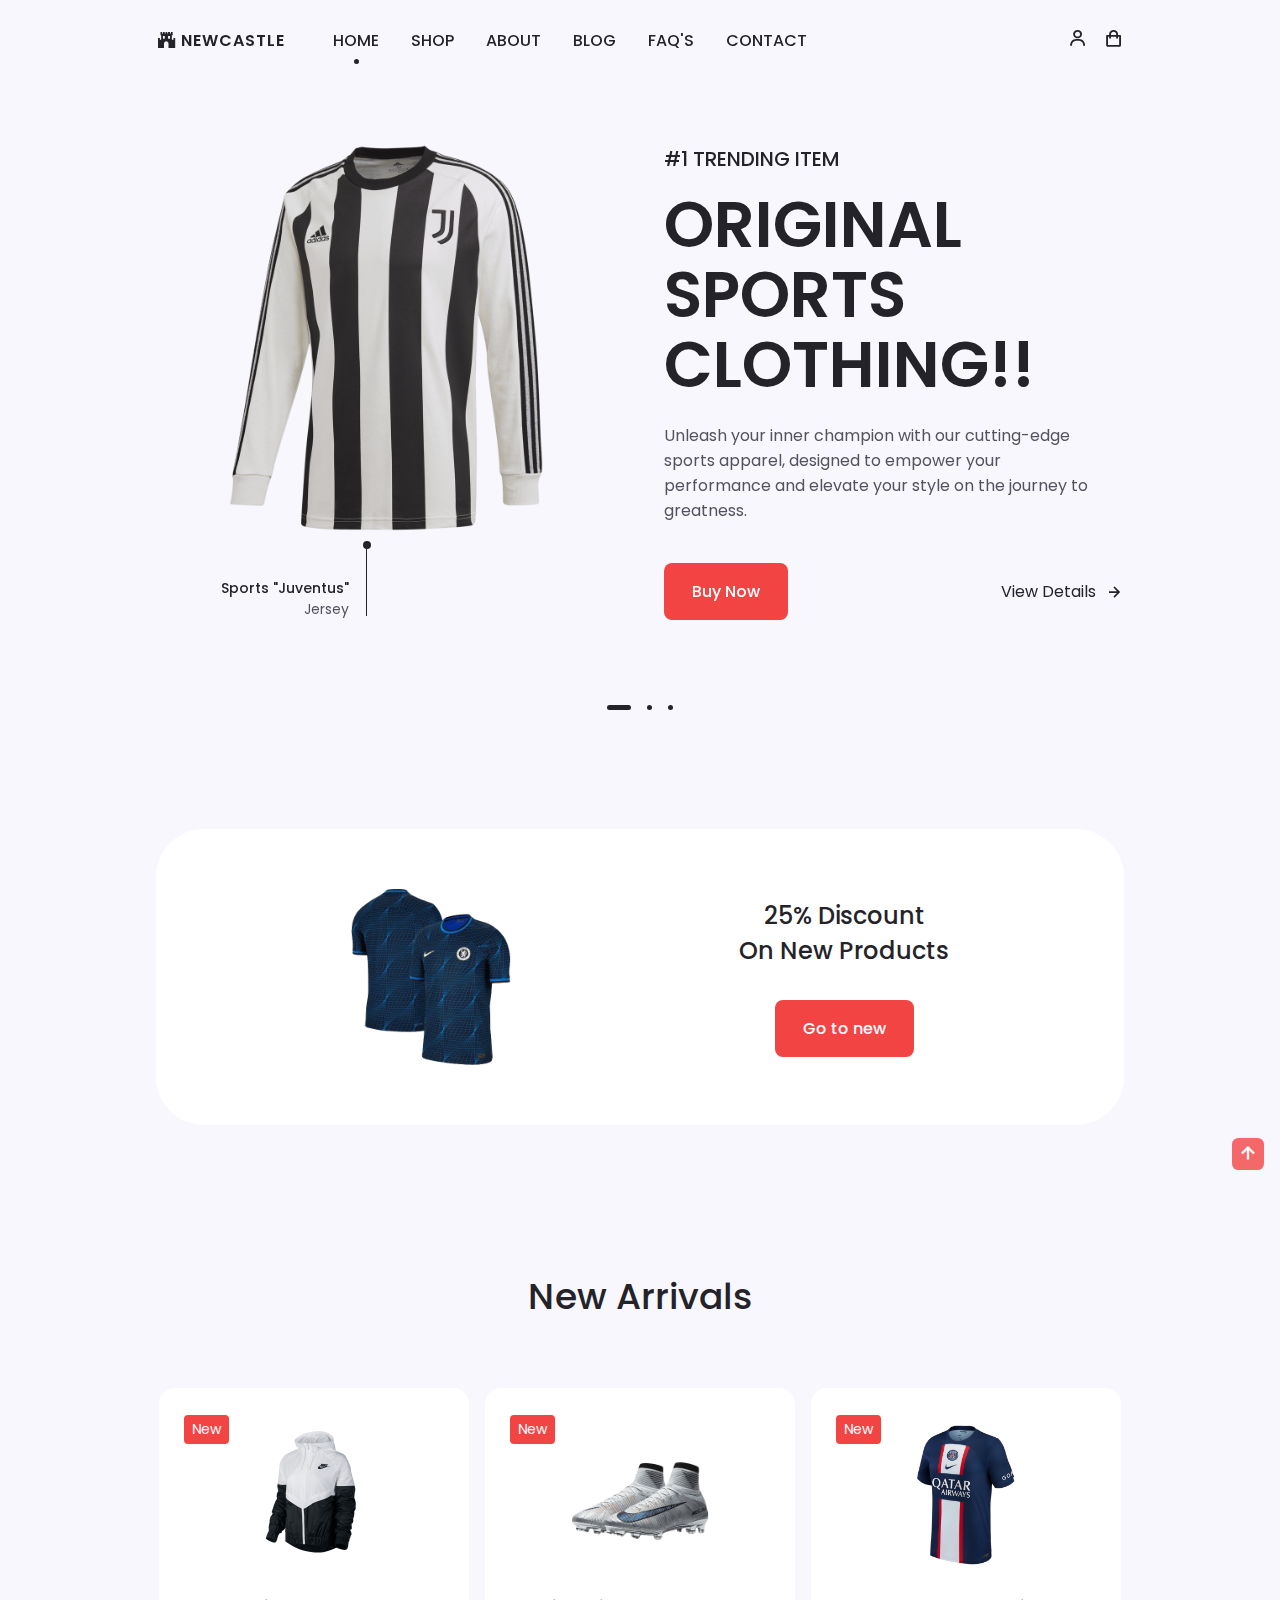
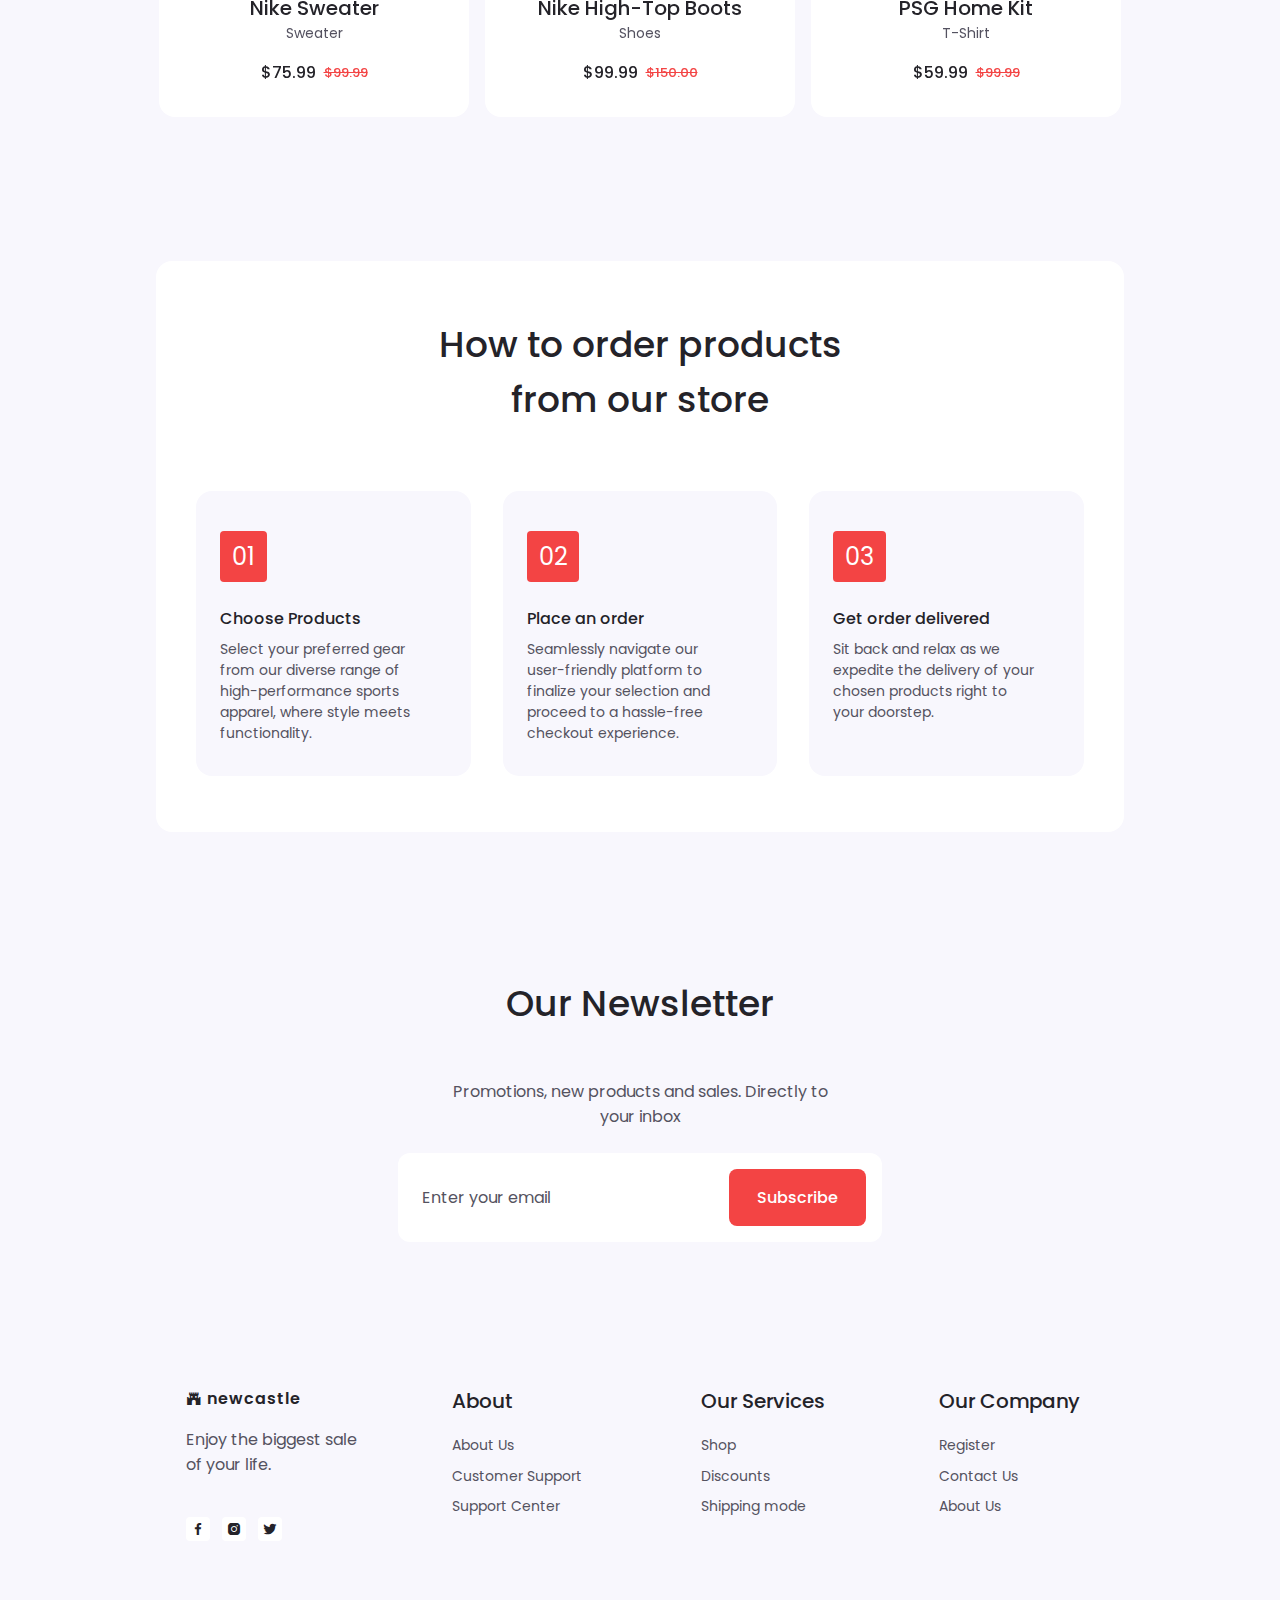
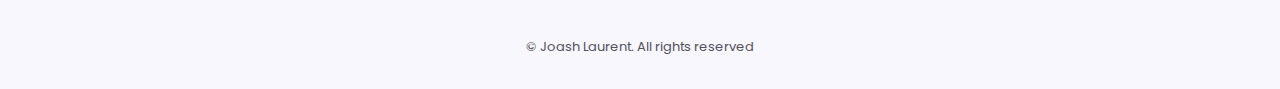
==== commit 6b2441c2: "cart, login and scroll up" ====
--- a/index.html
+++ b/index.html
@@ -80,130 +80,126 @@
 
     <!--=============== CART ===============-->
     <div class="cart" id="cart">
-      <div class="cart" id="cart">
-        <i class="bx bx-x cart__close" id="cart-close"></i>
-
-        <h2 class="cart__title-center">My Cart</h2>
-
-        <div class="cart__container">
-          <article class="cart__card">
-            <div class="cart__box">
-              <img src="assets/img/cart-1.png" alt="" class="cart__img" />
-            </div>
-
-            <div class="cart__details">
-              <h3 class="cart__title">Snow Jacket</h3>
-              <span class="cart__price">$25</span>
-
-              <div class="cart__amount">
-                <div class="cart__amount-content">
-                  <span class="cart__amount-box">
-                    <i class="bx bx-minus"></i>
-                  </span>
-
-                  <span class="cart__amount-number">1</span>
-
-                  <span class="cart__amount-box">
-                    <i class="bx bx-plus"></i>
-                  </span>
-                </div>
-
-                <i class="bx bx-trash-alt cart__amount-trash"></i>
-              </div>
-            </div>
-          </article>
-
-          <article class="cart__card">
-            <div class="cart__box">
-              <img src="assets/img/cart-2.png" alt="" class="cart__img" />
-            </div>
-
-            <div class="cart__details">
-              <h3 class="cart__title">Hoodie</h3>
-              <span class="cart__price">$22</span>
-
-              <div class="cart__amount">
-                <div class="cart__amount-content">
-                  <span class="cart__amount-box">
-                    <i class="bx bx-minus"></i>
-                  </span>
-
-                  <span class="cart__amount-number">1</span>
-
-                  <span class="cart__amount-box">
-                    <i class="bx bx-plus"></i>
-                  </span>
-                </div>
-
-                <i class="bx bx-trash-alt cart__amount-trash"></i>
-              </div>
-            </div>
-          </article>
-
-          <article class="cart__card">
-            <div class="cart__box">
-              <img src="assets/img/cart-3.png" alt="" class="cart__img" />
-            </div>
-
-            <div class="cart__details">
-              <h3 class="cart__title">Cartoon</h3>
-              <span class="cart__price">$10</span>
-
-              <div class="cart__amount">
-                <div class="cart__amount-content">
-                  <span class="cart__amount-box">
-                    <i class="bx bx-minus"></i>
-                  </span>
-
-                  <span class="cart__amount-number">1</span>
-
-                  <span class="cart__amount-box">
-                    <i class="bx bx-plus"></i>
-                  </span>
-                </div>
-
-                <i class="bx bx-trash-alt cart__amount-trash"></i>
-              </div>
-            </div>
-          </article>
-        </div>
-
-        <div class="cart__prices">
-          <span class="cart__prices-item">3 item</span>
-          <span class="cart__prices-total">$38</span>
-        </div>
+      <i class="bx bx-x cart__close" id="cart-close"></i>
+
+      <h2 class="cart__title-center">My Cart</h2>
+
+      <div class="cart__container">
+        <article class="cart__card">
+          <div class="cart__box">
+            <img src="assets/img/cart-1.png" alt="" class="cart__img" />
+          </div>
+
+          <div class="cart__details">
+            <h3 class="cart__title">Blue Adidas Boots</h3>
+            <span class="cart__price">$29.00</span>
+
+            <div class="cart__amount">
+              <div class="cart__amount-content">
+                <span class="cart__amount-box">
+                  <i class="bx bx-minus"></i>
+                </span>
+
+                <span class="cart__amount-number">1</span>
+
+                <span class="cart__amount-box">
+                  <i class="bx bx-plus"></i>
+                </span>
+              </div>
+
+              <i class="bx bx-trash-alt cart__amount-trash"></i>
+            </div>
+          </div>
+        </article>
+
+        <article class="cart__card">
+          <div class="cart__box">
+            <img src="assets/img/cart-2.png" alt="" class="cart__img" />
+          </div>
+
+          <div class="cart__details">
+            <h3 class="cart__title">Juventus Home Jersey</h3>
+            <span class="cart__price">$79.99</span>
+
+            <div class="cart__amount">
+              <div class="cart__amount-content">
+                <span class="cart__amount-box">
+                  <i class="bx bx-minus"></i>
+                </span>
+
+                <span class="cart__amount-number">1</span>
+
+                <span class="cart__amount-box">
+                  <i class="bx bx-plus"></i>
+                </span>
+              </div>
+
+              <i class="bx bx-trash-alt cart__amount-trash"></i>
+            </div>
+          </div>
+        </article>
+
+        <article class="cart__card">
+          <div class="cart__box">
+            <img src="assets/img/cart-3.png" alt="" class="cart__img" />
+          </div>
+
+          <div class="cart__details">
+            <h3 class="cart__title">Arsenal Training Kit</h3>
+            <span class="cart__price">$49.99</span>
+
+            <div class="cart__amount">
+              <div class="cart__amount-content">
+                <span class="cart__amount-box">
+                  <i class="bx bx-minus"></i>
+                </span>
+
+                <span class="cart__amount-number">1</span>
+
+                <span class="cart__amount-box">
+                  <i class="bx bx-plus"></i>
+                </span>
+              </div>
+
+              <i class="bx bx-trash-alt cart__amount-trash"></i>
+            </div>
+          </div>
+        </article>
+      </div>
+
+      <div class="cart__prices">
+        <span class="cart__prices-item">3 item</span>
+        <span class="cart__prices-total">$158.98</span>
       </div>
     </div>
 
     <!--=============== LOGIN ===============-->
     <div class="login" id="login">
-      <div class="login" id="login">
-        <i class="bx bx-x login__close" id="login-close"></i>
-
-        <h2 class="login__title-center">Login</h2>
-
-        <form action="" class="login__form grid">
-          <div class="login__content">
-            <label for="" class="login__label">Email</label>
-            <input type="email" class="login__input" />
-          </div>
-
-          <div class="login__content">
-            <label for="" class="login__label">Password</label>
-            <input type="password" class="login__input" />
-          </div>
-
-          <div>
-            <a href="#" class="button">Sign in</a>
-          </div>
-
-          <div>
-            <p class="signup">
-              Not a member? <a href="registration.html">Sign up now</a>
-            </p>
-          </div>
-        </form>
-      </div>
+      <i class="bx bx-x login__close" id="login-close"></i>
+
+      <h2 class="login__title-center">Login</h2>
+
+      <form action="" class="login__form grid">
+        <div class="login__content">
+          <label for="" class="login__label">Email</label>
+          <input type="email" class="login__input" />
+        </div>
+
+        <div class="login__content">
+          <label for="" class="login__label">Password</label>
+          <input type="password" class="login__input" />
+        </div>
+
+        <div>
+          <a href="#" class="button">Sign in</a>
+        </div>
+
+        <div>
+          <p class="signup">
+            Not a member? <a href="registration.html">Sign up now</a>
+          </p>
+        </div>
+      </form>
     </div>
 
     <!--=============== MAIN ===============-->
@@ -575,6 +571,9 @@
     </footer>
 
     <!--=============== SCROLL UP ===============-->
+    <a href="#" class="scrollup" id="scroll-up">
+      <i class="bx bx-up-arrow-alt scrollup__icon"></i>
+    </a>
 
     <!--=============== STYLE SWITCHER ===============-->
 
--- a/assets/css/style.css
+++ b/assets/css/style.css
@@ -659,10 +659,44 @@
 
 /*=============== SCROLL UP ===============*/
 
+.scrollup {
+  position: fixed;
+  right: 1rem;
+  bottom: -30%;
+  background: var(--first-color);
+  border-radius: 0.4rem;
+  display: inline-flex;
+  padding: 0.25rem;
+  z-index: var(--z-tooltip);
+  opacity: 0.8;
+  transition: 0.4s;
+}
+
+.scrollup:hover {
+  opacity: 1;
+}
+
+.scrollup__icon {
+  font-size: 1.5rem;
+  color: #fff;
+}
+
 /* Show Scroll Up*/
+.show-scroll {
+  bottom: 3rem;
+}
 
 /*=============== SCROLL BAR ===============*/
-
+::-webkit-scrollbar {
+  width: 0.6rem;
+  background: var(--scroll-bar-color);
+  border-radius: 0.5rem;
+}
+
+::-webkit-scrollbar-thumb {
+  background: var(--scroll-thumb-color);
+  border-radius: 0.5rem;
+}
 /*=============== LOGIN ===============*/
 
 .login {
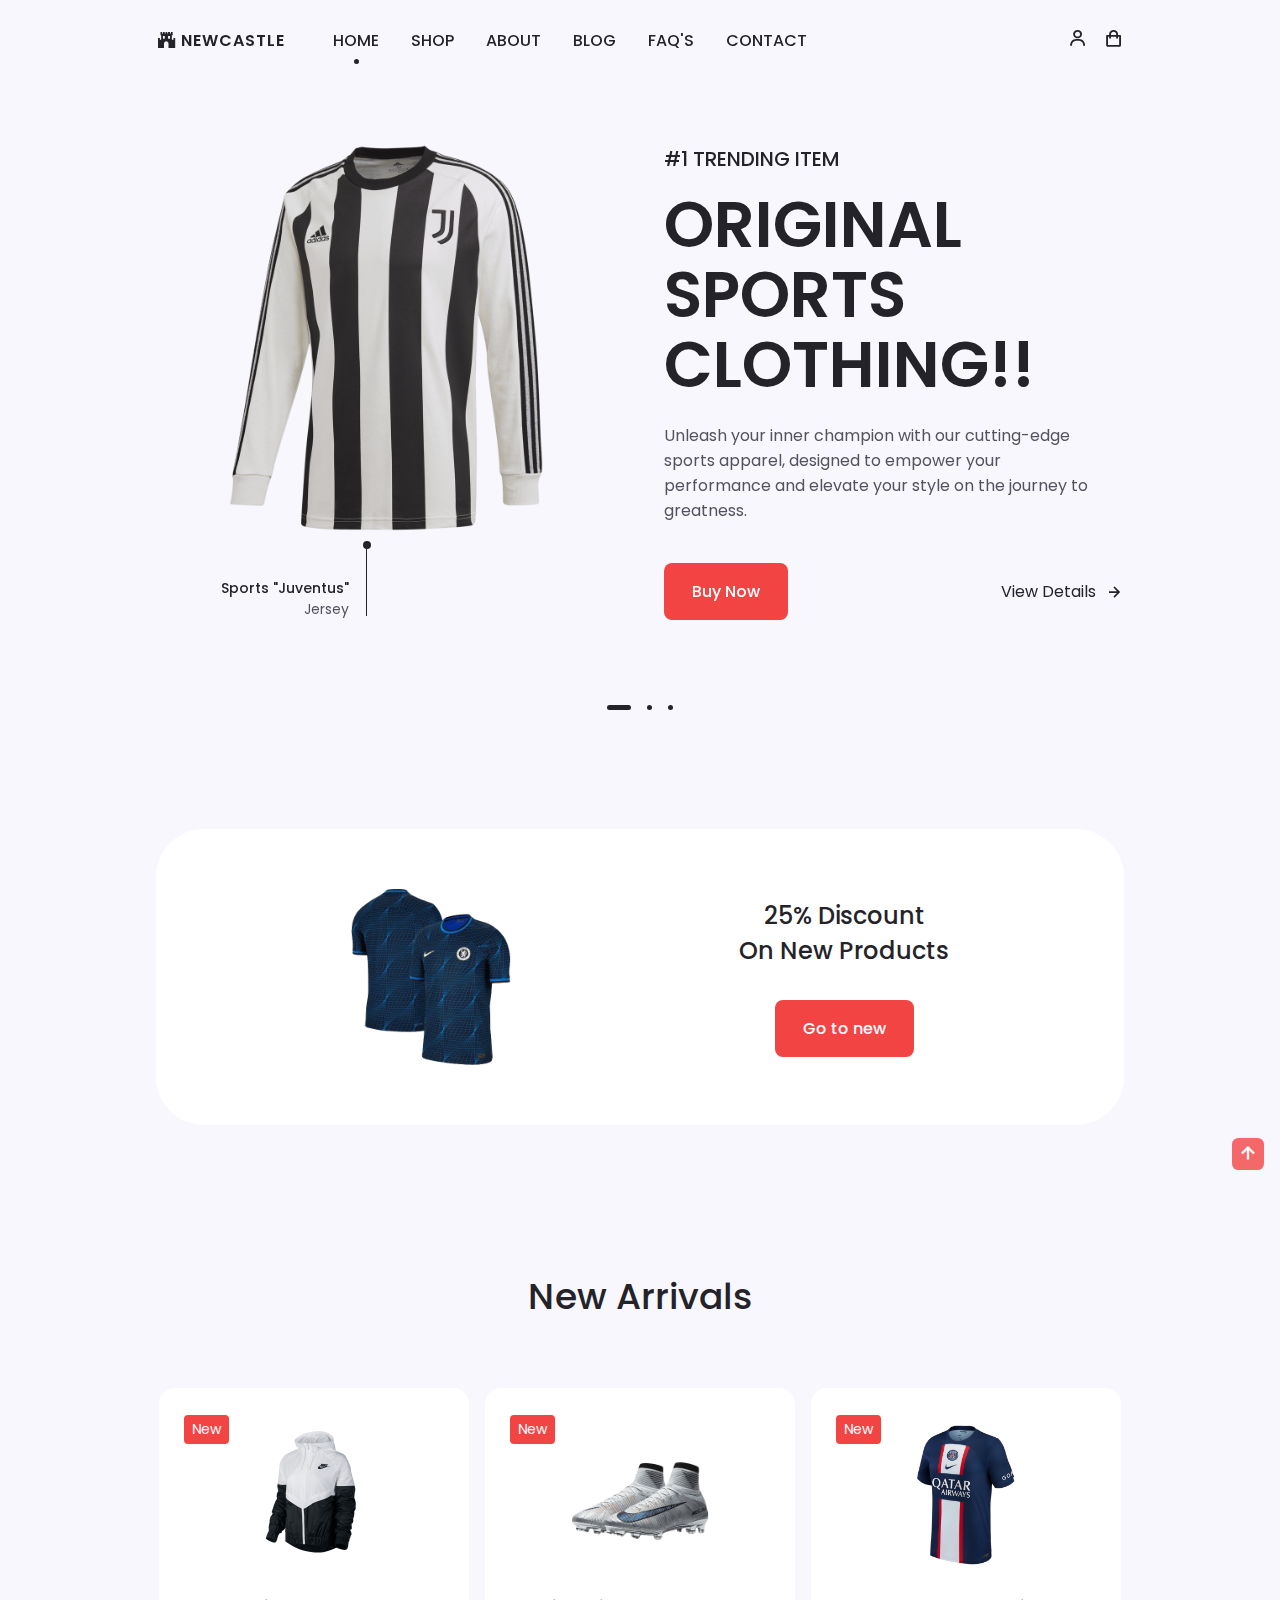
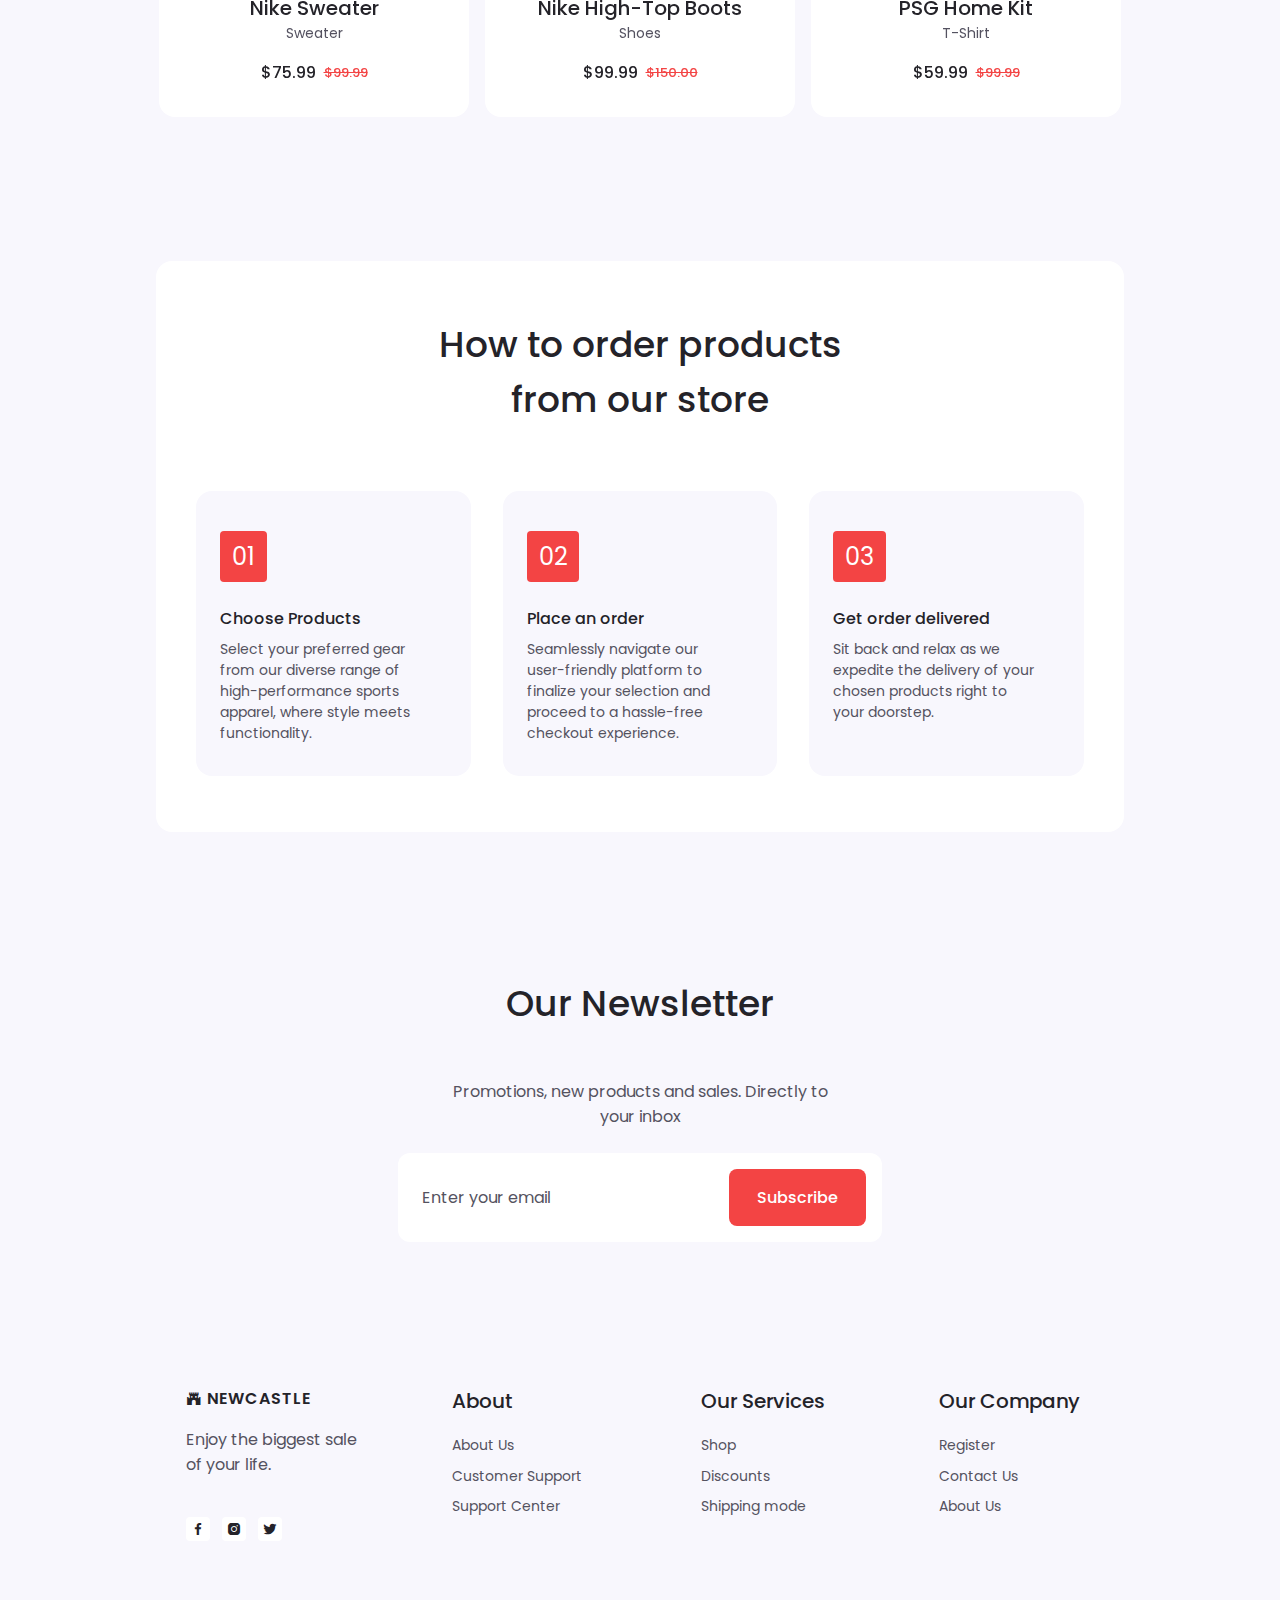
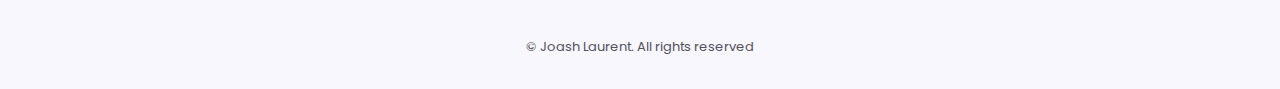
==== commit 5b9d7bae: "color switch" ====
--- a/index.html
+++ b/index.html
@@ -575,8 +575,6 @@
       <i class="bx bx-up-arrow-alt scrollup__icon"></i>
     </a>
 
-    <!--=============== STYLE SWITCHER ===============-->
-
     <!--=============== SWIPER JS ===============-->
     <script src="assets/js/swiper-bundle.min.js"></script>
 
--- a/assets/css/style.css
+++ b/assets/css/style.css
@@ -563,22 +563,461 @@
 }
 
 /*=============== SHOP PAGE ===============*/
+.shop__container {
+  grid-template-columns: 1.7fr 3.3fr;
+  column-gap: 1.8rem;
+}
+
+.sidebar {
+  padding: 1.8rem;
+  background-color: var(--container-color);
+  border-radius: 1rem;
+}
+
+.filter__title {
+  font-size: var(--h3-font-size);
+  text-transform: uppercase;
+}
+
+.filter__subtitle {
+  margin: 1.25rem 0 var(--mb-0-5);
+  font-size: var(--normal-font-size);
+}
+
+.filter {
+  display: flex;
+  align-items: center;
+  margin-bottom: var(--mb-0-5);
+  color: var(--text-color);
+  font-size: var(--small-font-size);
+}
+
+.filter p {
+  flex: 1;
+}
+
+.filter input {
+  margin-right: var(--mb-0-75);
+  cursor: pointer;
+}
+
+.shop__items {
+  grid-template-columns: repeat(2, 1fr);
+  gap: 1.6rem;
+}
+
+.shop__content {
+  position: relative;
+  background-color: var(--container-color);
+  padding: 2rem 0;
+  border-radius: 1rem;
+  text-align: center;
+  overflow: hidden;
+}
+
+.shop__img {
+  width: 150px;
+  margin-bottom: var(--mb-1);
+  transition: 0.3s;
+}
+
+.shop__tag {
+  position: absolute;
+  top: 8%;
+  left: 8%;
+  background-color: var(--first-color);
+  color: #fff;
+  font-size: var(--small-font-size);
+  padding: 0.25rem 0.5rem;
+  border-radius: 0.25rem;
+}
+
+.shop__title {
+  font-size: var(--h3-font-size);
+  font-weight: var(--font-medium);
+}
+
+.shop__subtitle {
+  display: block;
+  font-size: var(--small-font-size);
+  margin-bottom: var(--mb-1);
+}
+
+.shop__prices {
+  display: inline-flex;
+  align-items: center;
+  column-gap: 0.5rem;
+}
+
+.shop__price {
+  font-weight: var(--font-medium);
+  color: var(--title-color);
+}
+
+.shop__discounts {
+  color: var(--first-color);
+  font-size: var(--smaller-font-size);
+  text-decoration: line-through;
+  font-weight: var(--font-medium);
+}
+
+.shop__button {
+  display: inline-flex;
+  padding: 0.5rem;
+  border-radius: 0.25rem 0.25rem 0.75rem 0.25rem;
+  position: absolute;
+  bottom: 0;
+  right: -3rem;
+}
+
+.shop__icon {
+  font-size: 1.25rem;
+}
+
+.shop__content:hover .shop__img {
+  transform: translateY(-0.5rem);
+}
+
+.shop__content:hover .shop__button {
+  right: 0;
+}
 
 /*=============== PAGINATION ===============*/
+.pagination {
+  display: flex;
+  align-items: center;
+  justify-content: end;
+  column-gap: 0.8rem;
+  margin-top: var(--mb-2-5);
+  font-size: var(--normal-font-size);
+}
+
+.pagination span {
+  width: 2.2rem;
+  height: 2.2rem;
+  line-height: 36px;
+  text-align: center;
+  border-radius: 50%;
+  cursor: pointer;
+}
+.pagination .current {
+  background-color: var(--first-color);
+  color: #fff;
+}
+
+.pagination__icon {
+  font-size: var(--h2-font-size);
+}
 
 /*=============== DETAILS PAGE ===============*/
+.details__container {
+  grid-template-columns: repeat(2, 1fr);
+  align-items: center;
+  column-gap: 3rem;
+}
+
+.product__images {
+  grid-template-columns: repeat(2, 1fr);
+  gap: 1.4rem;
+}
+
+.product__img {
+  background-color: var(--container-color);
+  padding: 1.2rem 0;
+  display: flex;
+  justify-content: center;
+  align-items: center;
+  border-radius: 0.5rem;
+  position: relative;
+  cursor: pointer;
+}
+
+.details__img-tag {
+  position: absolute;
+  top: 8%;
+  left: 8%;
+  background-color: var(--first-color);
+  color: #fff;
+  font-size: var(--small-font-size);
+  padding: 0.16rem 0.5rem;
+  border-radius: 0.25rem;
+}
+
+.product__img img {
+  width: 150px;
+}
+
+.details__subtitle {
+  font-size: var(--small-font-size);
+  color: var(--text-color);
+  margin-bottom: var(--mb-0-5);
+}
+
+.details__title {
+  font-size: var(--h2-font-size);
+  font-weight: var(--font-medium);
+  margin-bottom: var(--mb-0-75);
+}
+
+.rating {
+  display: flex;
+  align-items: center;
+  column-gap: 1.2rem;
+  margin-bottom: var(--mb-1);
+}
+
+.rating span {
+  font-size: var(--small-font-size);
+}
+
+.rating i {
+  margin-right: 0.1rem;
+}
+
+.details__prices {
+  display: inline-flex;
+  align-items: center;
+  column-gap: 0.8rem;
+  margin-bottom: var(--mb-1-5);
+}
+
+.details__price {
+  font-weight: var(--font-medium);
+  color: var(--title-color);
+  font-size: var(--h3-font-size);
+}
+
+.details__discount {
+  color: var(--first-color);
+  text-decoration: line-through;
+  font-weight: var(--font-medium);
+}
+
+.discount__percentage {
+  background-color: var(--title-color);
+  padding: 0.25rem 0.4rem;
+  font-size: var(--smaller-font-size);
+  color: #fff;
+}
+
+.description__details {
+  margin-bottom: var(--mb-2);
+  font-size: var(--small-font-size);
+}
+
+.description__title {
+  font-size: var(--normal-font-size);
+  margin-bottom: var(--mb-0-5);
+}
+
+.details .cart__amount {
+  margin-bottom: var(--mb-2-5);
+}
 
 /*=============== ABOUT PAGE ===============*/
+.about__container {
+  grid-template-columns: repeat(2, 1fr);
+  column-gap: 7rem;
+}
+
+.about__img {
+  width: 380px;
+  justify-self: center;
+}
+
+.about__title {
+  margin-bottom: var(--mb-1);
+  text-align: left;
+}
+
+.about__description {
+  margin-bottom: var(--mb-2);
+}
+
+.about__details {
+  display: grid;
+  row-gap: 1rem;
+}
+
+.about__details-description {
+  display: inline-flex;
+  column-gap: 0.5rem;
+  font-size: var(--small-font-size);
+}
+
+.about__details-icon {
+  font-size: 1rem;
+  color: var(--first-color);
+  margin-top: 0.15rem;
+}
 
 /*=============== BLOG PAGE ===============*/
+.blog__container {
+  row-gap: 1.8rem;
+}
+
+.blog__post {
+  grid-template-columns: 0.8fr 1.2fr;
+  column-gap: 2rem;
+  align-items: center;
+  background-color: var(--container-color);
+  border-radius: 1.2rem;
+  padding: 1.4rem;
+}
+
+.blog__img {
+  border-radius: 0.8rem;
+}
+
+.blog__details {
+  font-size: var(--small-font-size);
+  text-align: justify;
+  margin-bottom: var(--mb-1);
+}
+
+.blog__title {
+  font-size: var(--h3-font-size);
+  font-weight: var(--font-medium);
+  margin-bottom: var(--mb-0-5);
+}
+
+.blog__date {
+  font-size: var(--smaller-font-size);
+  color: var(--text-color);
+  margin-bottom: var(--mb-0-75);
+}
+
+.read__more {
+  text-align: right;
+}
 
 /*=============== FAQ PAGE ===============*/
+.questions__container {
+  grid-template-columns: repeat(2, 1fr);
+  gap: 1.5rem;
+  align-items: flex-start;
+}
+
+.questions__group {
+  display: grid;
+  row-gap: 2rem;
+}
+
+.questions__item {
+  background-color: var(--container-color);
+  border-radius: 0.25rem;
+}
+
+.questions__item-title {
+  font-size: var(--small-font-size);
+  font-weight: var(--font-medium);
+}
+
+.questions__icon {
+  font-size: 1.25rem;
+  color: var(--title-color);
+}
+
+.questions__description {
+  font-size: var(--smaller-font-size);
+  padding: 0 3.5rem 2.25rem 2.75rem;
+}
+
+.questions__header {
+  display: flex;
+  align-items: center;
+  column-gap: 0.5rem;
+  padding: 1rem;
+  cursor: pointer;
+}
+
+.questions__content {
+  overflow: hidden;
+  height: 0;
+}
+
+.questions__item,
+.questions__header,
+.questions__item-title,
+.questions__icon,
+.questions__description,
+.questions__content {
+  transition: 0.3s;
+}
 
 /*Rotate icon, change color of titles and background*/
-
-/*=============== REGISTRATION PAGE ===============*/
+.accordion-open .questions__header,
+.accordion-open .questions__content {
+  background-color: var(--first-color);
+}
+
+.accordion-open .questions__item-title,
+.accordion-open .questions__description,
+.accordion-open .questions__icon {
+  color: #fff;
+}
+
+.accordion-open .questions__icon {
+  transform: rotate(45deg);
+}
 
 /*=============== CONTACT PAGE ===============*/
+.contact__container {
+  grid-template-columns: 0.9fr 1.1fr;
+  column-gap: 1.5rem;
+}
+
+.contact__information {
+  display: flex;
+  align-items: center;
+  margin-bottom: var(--mb-2);
+}
+
+.contact__icon {
+  font-size: 2rem;
+  color: var(--first-color);
+  margin-right: var(--mb-0-75);
+}
+
+.contact__title {
+  font-size: var(--h3-font-size);
+  font-weight: var(--font-medium);
+}
+
+.contact__subtitle {
+  font-size: var(--small-font-size);
+  color: var(--text-color);
+}
+
+.contact__form {
+  row-gap: 1.5rem;
+}
+
+.contact__content {
+  background-color: var(--container-color);
+  border-radius: 0.5rem;
+  padding: 0.75rem 1rem 0.25rem;
+}
+
+.contact__label {
+  font-size: var(--smaller-font-size);
+  color: var(--title-color);
+}
+
+.contact__inputs {
+  grid-template-columns: repeat(2, 1fr);
+  column-gap: 1.5rem;
+}
+
+.contact__input {
+  width: 100%;
+  background-color: var(--container-color);
+  color: var(--text-color);
+  font-size: var(--normal-font-size);
+  border: none;
+  outline: none;
+  padding: 0.25rem 0.5rem 0.5rem 0;
+}
 
 /*=============== FOOTER ===============*/
 .footer {
@@ -594,7 +1033,7 @@
 
 .footer__logo {
   color: var(--title-color);
-  text-transform: lowercase;
+  text-transform: uppercase;
   font-weight: var(--font-bold);
   letter-spacing: 1px;
   display: inline-flex;
@@ -883,32 +1322,570 @@
 }
 
 /*=============== LIGHTBOX ===============*/
+.lightbox {
+  position: fixed;
+  left: 0;
+  top: 0;
+  width: 100%;
+  height: 100%;
+  background-color: rgba(0, 0, 0, 0.6);
+  z-index: var(--z-fixed);
+  display: none;
+  justify-content: center;
+  align-items: center;
+  cursor: zoom-out;
+  padding: 1.8rem;
+}
+
+.lightbox__img {
+  height: auto;
+  width: auto;
+  max-width: 100%;
+  max-height: 450px;
+  cursor: pointer;
+  background-color: var(--container-color);
+  display: block;
+  padding: 0.6rem;
+}
+
+.lightbox__content {
+  position: relative;
+}
+
+.lightbox__close {
+  position: absolute;
+  height: 40px;
+  width: 40px;
+  top: -2.6rem;
+  right: 0;
+  font-size: 2rem;
+  color: #fff;
+  text-align: right;
+  line-height: 40px;
+}
+
+.lightbox__caption {
+  position: absolute;
+  left: 0;
+  bottom: -2.2rem;
+  width: 100%;
+  display: flex;
+  justify-content: space-between;
+  font-size: var(--normal-font-size);
+  color: #fff;
+  font-weight: var(--font-medium);
+  z-index: -1;
+}
+
+.lightbox__controls .prev__item,
+.lightbox__controls .next__item {
+  position: absolute;
+  height: 40px;
+  width: 40px;
+  background-color: var(--body-color);
+  color: var(--title-color);
+  border-radius: 50%;
+  text-align: center;
+  cursor: pointer;
+  top: 50%;
+  margin-top: -20px;
+  z-index: 110;
+  transition: all 0.3s ease;
+}
+
+.lightbox__controls .prev__item:hover,
+.lightbox__controls .next__item:hover {
+  transform: scale(1.1);
+}
+
+.lightbox__controls .prev__item:active,
+.lightbox__controls .next__item:active {
+  transform: scale(1);
+}
+
+.lightbox__controls .prev__item {
+  left: 1.8rem;
+}
+
+.lightbox__controls .next__item {
+  right: 1.8rem;
+}
+
+.lightbox__controls .prev__item .bx,
+.lightbox__controls .next__item .bx {
+  font-size: 2rem;
+  line-height: 40px;
+}
 
 /* lightbox open */
+.lightbox.open {
+  display: flex;
+}
 
 /* lightbox open animation */
+.lightbox.open .lightbox__content {
+  animation: lightboxImage 0.5s ease;
+}
 
 /*=============== STYLE SWITCHER ===============*/
+.style__switcher {
+  position: fixed;
+  right: 0;
+  top: 26%;
+  width: 200px;
+  z-index: var(--z-tooltip);
+  background-color: var(--container-color);
+  padding: 1rem;
+  box-shadow: -0.5px 0.5px 4px var(--shadow);
+  border-radius: 0.2rem;
+  transform: translateX(100%);
+  transition: 0.3s;
+}
+
+.style__switcher .s__icon {
+  position: absolute;
+  height: 40px;
+  width: 40px;
+  text-align: center;
+  font-size: 1.25rem;
+  color: var(--title-color);
+  background-color: var(--container-color);
+  right: 100%;
+  margin-right: 1.8rem;
+  cursor: pointer;
+  border-radius: 50%;
+  line-height: 45px;
+  top: 0;
+}
+
+.style__switcher h4 {
+  margin-bottom: var(--mb-1);
+  color: var(--title-color);
+  font-size: var(--normal-font-size);
+  font-weight: var(--font-bold);
+  text-transform: capitalize;
+}
+
+.style__switcher .theme__colors {
+  display: flex;
+  flex-wrap: wrap;
+  justify-content: space-between;
+}
+
+.style__switcher .theme__colors button {
+  height: 30px;
+  width: 30px;
+  position: relative;
+  border-radius: 50%;
+  vertical-align: middle;
+}
+
+.style__switcher .theme__colors button i {
+  color: #fff;
+  font-size: 1.2rem;
+  position: absolute;
+  top: 50%;
+  left: 50%;
+  transform: translate(-50%, -50%);
+  display: none;
+}
+
+.style__switcher .color-1 {
+  background-color: hsl(0, 88%, 61%);
+}
+
+.style__switcher .color-2 {
+  background-color: hsl(260, 88%, 61%);
+}
+
+.style__switcher .color-3 {
+  background-color: hsl(336, 88%, 61%);
+}
+
+.style__switcher .color-4 {
+  background-color: hsl(284, 88%, 61%);
+}
+
+.style__switcher .color-5 {
+  background-color: hsl(375, 88%, 61%);
+}
 
 /* Style switcher open */
+.style__switcher.open {
+  transform: translateX(-10px);
+}
 
 /* Active theme color */
+.style__switcher .theme__colors button.active i {
+  display: block;
+}
 
 /*=============== BREAKPOINTS ===============*/
 /* For large devices */
 @media screen and (max-width: 1200px) {
+  .home__img {
+    height: 400px;
+  }
 }
 
 @media screen and (max-width: 992px) {
+  .container {
+    margin-left: var(--mb-1-5);
+    margin-right: var(--mb-1-5);
+  }
+
+  .section__title {
+    font-size: var(--h2-font-size);
+    margin-bottom: var(--mb-2);
+  }
+
+  .home__content {
+    padding: 8rem 0 2rem;
+  }
+
+  .home__img {
+    height: 300px;
+    transform: translateY(0);
+  }
+
+  .home__indicator {
+    bottom: initial;
+    left: initial;
+    top: 7rem;
+    right: 2rem;
+  }
+
+  .home__indicator::after {
+    top: -3rem;
+    height: 48px;
+  }
+
+  .home__details-img {
+    right: 0.5rem;
+    bottom: initial;
+  }
+
+  .home__description {
+    padding-right: 0;
+  }
+
+  .swiper-pagination {
+    margin-top: var(--mb-2);
+  }
+
+  .discount__container {
+    column-gap: 3rem;
+  }
+
+  .new__content {
+    width: 242px;
+    padding: 2rem 0 1.5rem 0;
+  }
+
+  .new__img {
+    width: 120px;
+  }
+
+  .new__img,
+  .new__subtitle {
+    margin-bottom: var(--mb-0-5);
+  }
+
+  .new__title {
+    font-size: var(--normal-font-size);
+  }
+
+  .steps__bg {
+    padding: 3rem 2rem 2rem;
+  }
+
+  .steps__container {
+    grid-template-columns: repeat(2, 1fr);
+    row-gap: 2rem;
+  }
+
+  .shop__container {
+    grid-template-columns: 1.6fr 3.4fr;
+  }
+
+  .shop__content {
+    padding: 2rem 0 1.5rem 0;
+    border-radius: 0.75rem;
+  }
+
+  .shop__img {
+    width: 120px;
+  }
+
+  .shop__img,
+  .shop__subtitle {
+    margin-bottom: var(--mb-0-5);
+  }
+
+  .shop__title {
+    font-size: var(--normal-font-size);
+  }
+
+  .blog__post {
+    column-gap: 1.6rem;
+  }
+
+  .blog__title {
+    font-size: var(--normal-font-size);
+  }
+
+  .questions__group {
+    row-gap: 1.5rem;
+  }
+
+  .questions__header {
+    padding: 0.75rem 0.5rem;
+  }
+
+  .questions__description {
+    padding: 0 1.25rem 1.25rem 2.5rem;
+  }
+
+  .contact__inputs {
+    grid-template-columns: 1fr;
+    row-gap: 1.5rem;
+  }
+
+  .about__container {
+    column-gap: 4rem;
+  }
+
+  .about__img {
+    width: 280px;
+  }
+
+  .details__container {
+    grid-template-columns: 1.1fr 0.9fr;
+  }
+
+  .details__title {
+    margin-bottom: var(--mb-0-5);
+  }
 }
 
 /* For medium devices */
 @media screen and (max-width: 767px) {
+  body {
+    margin: var(--header-height) 0 0 0;
+  }
+  .section {
+    padding: 4.5rem 0 2rem;
+  }
+
+  .nav {
+    height: var(--header-height);
+  }
+
+  .nav__menu {
+    position: fixed;
+    background-color: var(--body-color);
+    top: 0;
+    right: -100%;
+    width: 100%;
+    height: 100%;
+    padding: 6rem 2rem 3.5rem;
+    transition: 0.3s;
+  }
+
+  .nav__list {
+    flex-direction: column;
+    row-gap: 2rem;
+  }
+
+  .nav__toggle,
+  .nav__close {
+    display: block;
+  }
+
+  /* Show menu */
+  .show-menu {
+    right: 0;
+  }
+
+  .home__content {
+    padding: 0;
+    grid-template-columns: 1fr;
+    row-gap: 1rem;
+  }
+
+  .home__img {
+    height: 250px;
+  }
+
+  .home__title {
+    margin-bottom: var(--mb-1);
+  }
+
+  .home__description {
+    margin-bottom: var(--mb-1-5);
+  }
+
+  .swiper-pagination {
+    margin-top: var(--mb-1-5);
+  }
+
+  .discount__container {
+    grid-template-columns: 1fr;
+    row-gap: 1.25rem;
+    padding: 2.5rem 0 1.5rem;
+    border-radius: 1rem;
+  }
+
+  .discount__img {
+    justify-self: center;
+    order: 1;
+  }
+
+  .discount__data {
+    padding-left: 0;
+  }
+
+  .newsletter__container {
+    grid-template-columns: 0.7fr;
+  }
+
+  .shop__container {
+    grid-template-columns: 520px;
+    justify-content: center;
+    row-gap: 2rem;
+  }
+
+  .pagination {
+    justify-content: center;
+  }
+
+  .blog__post {
+    grid-template-columns: repeat(2, 1fr);
+  }
+
+  .questions__container {
+    grid-template-columns: 1fr;
+  }
+
+  .about__container {
+    grid-template-columns: 1fr;
+    row-gap: 2rem;
+  }
+
+  .details__container {
+    grid-template-columns: 0.8fr;
+    justify-content: center;
+    row-gap: 2rem;
+  }
+
+  .footer__container {
+    grid-template-columns: 1fr;
+    row-gap: 2rem;
+    justify-items: start;
+  }
+
+  .footer__copy {
+    margin-top: 4.5rem;
+  }
 }
 
 @media screen and (max-width: 576px) {
+  .steps__container {
+    grid-template-columns: 1fr;
+  }
+
+  .steps__bg {
+    padding: 3rem 2rem 2rem;
+  }
+
+  .newsletter__container {
+    grid-template-columns: 1fr;
+  }
+
+  .login,
+  .cart {
+    width: 100%;
+  }
+
+  .shop__container {
+    grid-template-columns: 0.8fr;
+  }
+
+  .shop__items {
+    grid-template-columns: 1fr;
+  }
+
+  .sidebar {
+    padding: 1.25rem 1.4rem;
+  }
+
+  .pagination span {
+    height: 1.8rem;
+    width: 1.8rem;
+    line-height: 30px;
+  }
+
+  .pagination {
+    column-gap: 0.4rem;
+  }
+
+  .blog__post {
+    grid-template-columns: 1fr;
+    row-gap: 0.8rem;
+  }
+
+  .contact__container {
+    grid-template-columns: 1fr;
+    row-gap: 2rem;
+  }
+
+  .details__container {
+    grid-template-columns: 1fr;
+  }
 }
 
 /* For small devices */
 @media screen and (max-width: 320px) {
-}
+  .container {
+    margin-left: var(--mb-1);
+    margin-right: var(--mb-1);
+  }
+
+  .nav {
+    column-gap: 0;
+  }
+
+  .home__img {
+    height: 200px;
+  }
+
+  .home__buttons {
+    flex-direction: column;
+    width: max-content;
+    row-gap: 1rem;
+  }
+
+  .steps__bg {
+    padding: 2rem 1rem;
+  }
+
+  .steps__card {
+    padding: 1.5rem;
+  }
+
+  .shop__container {
+    grid-template-columns: 1fr;
+  }
+
+  .pagination span {
+    font-size: var(--small-font-size);
+  }
+
+  .blog__post {
+    padding: 0.8rem;
+  }
+
+  .product__images {
+    grid-template-columns: 1fr;
+  }
+}
